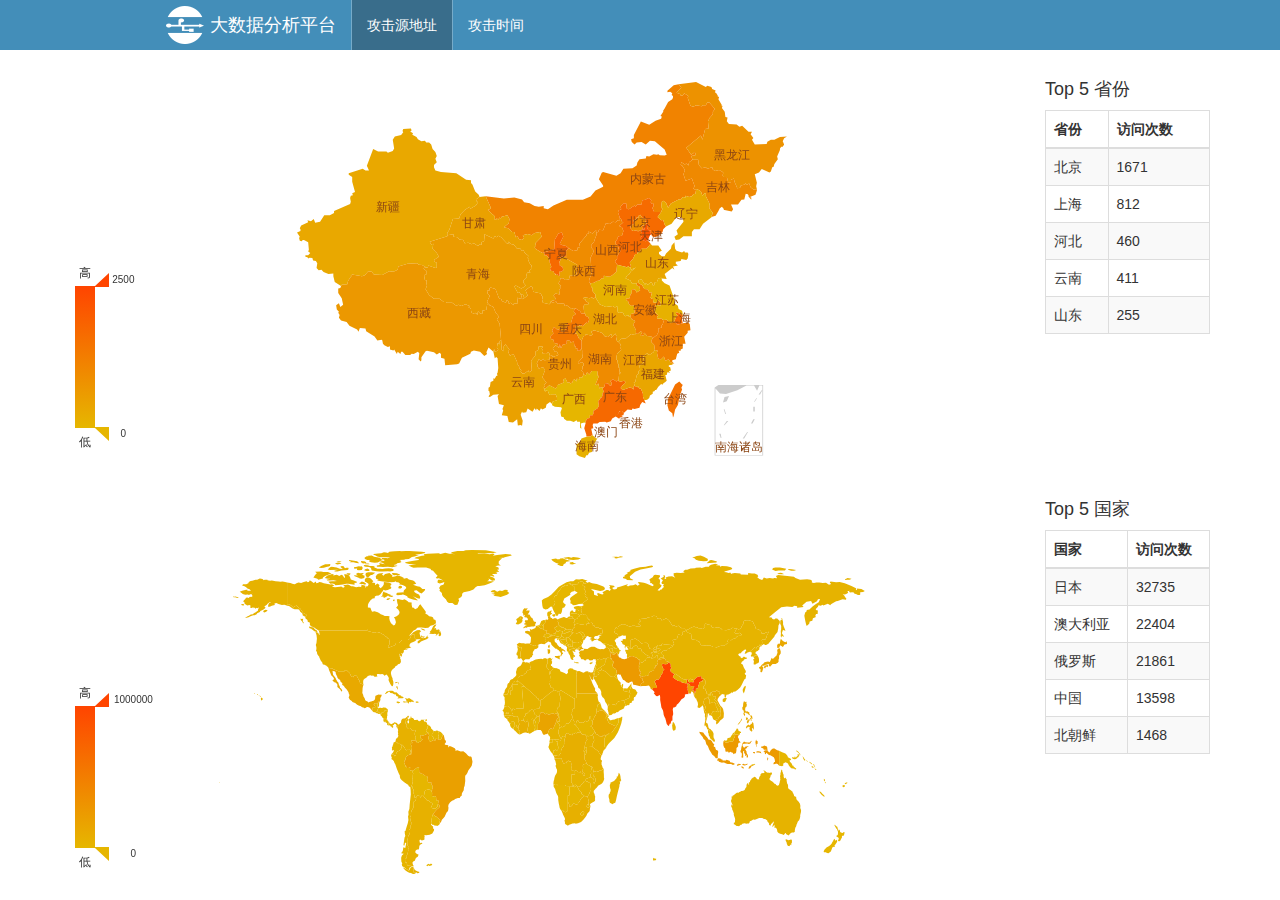
==== views/index.html @ b773b9b9 "Merge branch 'master' of http://192.168.8.35/liuzhenyuan/bigdatapro" ====
<!DOCTYPE html>
<html>
<head lang="en">
    <meta charset="UTF-8">
    <title>大数据分析平台</title>
    <link rel="stylesheet" type="text/css" href="../Css/bootstrap/bootstrap.min.css">
    <link rel="stylesheet" type="text/css" href="../Css/main.css">

    <script type="text/javascript" src="../js/jquery/jquery-1.9.1.min.js"></script>
    <script type="text/javascript" src="../js/bootstrap/bootstrap.min.js"></script>
    <script type="text/javascript" src="../js/echart2/echarts-plain-map.min.js"></script>
    <script src="../Js/jquery/jquery-1.9.1.min.js"></script>
    <script src="../Js/highchart/highcharts.js"></script>
    <script src="../Js/chart.js"></script>

</head>
<script type="text/javascript">
    $(function(){
        var myChart = echarts.init(document.getElementById('main'));
        var myChart2 = echarts.init(document.getElementById('main2'));
        var option = {
            title : {
                text: '',
                subtext: '',
                x:'center'
            },
            tooltip : {
                trigger: 'item',
                formatter:"{b} {c}"
            },
            dataRange: {
                min: 0,
                max: 2500,
                x: 'left',
                y: 'bottom',
                text:['高','低'],           // 文本，默认为数值文本
                calculable : true,
                color:["#ff4500","#e6b600"]

            },
            roamController: {
                show: true,
                x: 'right',
                mapTypeControl: {
                    'china': true
                }
            },
            series : [
                {
                    name: '',
                    type: 'map',
                    mapType: 'china',
                    roam: false,
                    itemStyle:{
                        normal:{label:{show:true}},
                        emphasis:{label:{show:true}}
                    },
                    data:[
                        {name: '北京',value: Math.round(Math.random()*1000)},
                        {name: '天津',value: Math.round(Math.random()*1000)},
                        {name: '上海',value: Math.round(Math.random()*1000)},
                        {name: '重庆',value: Math.round(Math.random()*1000)},
                        {name: '河北',value: Math.round(Math.random()*1000)},
                        {name: '河南',value: Math.round(Math.random()*1000)},
                        {name: '云南',value: Math.round(Math.random()*1000)},
                        {name: '辽宁',value: Math.round(Math.random()*1000)},
                        {name: '黑龙江',value: Math.round(Math.random()*1000)},
                        {name: '湖南',value: Math.round(Math.random()*1000)},
                        {name: '安徽',value: Math.round(Math.random()*1000)},
                        {name: '山东',value: Math.round(Math.random()*1000)},
                        {name: '新疆',value: Math.round(Math.random()*1000)},
                        {name: '江苏',value: Math.round(Math.random()*1000)},
                        {name: '浙江',value: Math.round(Math.random()*1000)},
                        {name: '江西',value: Math.round(Math.random()*1000)},
                        {name: '湖北',value: Math.round(Math.random()*1000)},
                        {name: '广西',value: Math.round(Math.random()*1000)},
                        {name: '甘肃',value: Math.round(Math.random()*1000)},
                        {name: '山西',value: Math.round(Math.random()*1000)},
                        {name: '内蒙古',value: Math.round(Math.random()*1000)},
                        {name: '陕西',value: Math.round(Math.random()*1000)},
                        {name: '吉林',value: Math.round(Math.random()*1000)},
                        {name: '福建',value: Math.round(Math.random()*1000)},
                        {name: '贵州',value: Math.round(Math.random()*1000)},
                        {name: '广东',value: Math.round(Math.random()*1000)},
                        {name: '青海',value: Math.round(Math.random()*1000)},
                        {name: '西藏',value: Math.round(Math.random()*1000)},
                        {name: '四川',value: Math.round(Math.random()*1000)},
                        {name: '宁夏',value: Math.round(Math.random()*1000)},
                        {name: '海南',value: Math.round(Math.random()*1000)},
                        {name: '台湾',value: Math.round(Math.random()*1000)},
                        {name: '香港',value: Math.round(Math.random()*1000)},
                        {name: '澳门',value: Math.round(Math.random()*1000)}
                    ]
                },
                {
                    name: '',
                    type: 'map',
                    mapType: 'china',
                    itemStyle:{
                        normal:{label:{show:true}},
                        emphasis:{label:{show:true}}
                    },
                    data:[
                        {name: '北京',value: Math.round(Math.random()*1000)},
                        {name: '天津',value: Math.round(Math.random()*1000)},
                        {name: '上海',value: Math.round(Math.random()*1000)},
                        {name: '重庆',value: Math.round(Math.random()*1000)},
                        {name: '河北',value: Math.round(Math.random()*1000)},
                        {name: '安徽',value: Math.round(Math.random()*1000)},
                        {name: '新疆',value: Math.round(Math.random()*1000)},
                        {name: '浙江',value: Math.round(Math.random()*1000)},
                        {name: '江西',value: Math.round(Math.random()*1000)},
                        {name: '山西',value: Math.round(Math.random()*1000)},
                        {name: '内蒙古',value: Math.round(Math.random()*1000)},
                        {name: '吉林',value: Math.round(Math.random()*1000)},
                        {name: '福建',value: Math.round(Math.random()*1000)},
                        {name: '广东',value: Math.round(Math.random()*1000)},
                        {name: '西藏',value: Math.round(Math.random()*1000)},
                        {name: '四川',value: Math.round(Math.random()*1000)},
                        {name: '宁夏',value: Math.round(Math.random()*1000)},
                        {name: '香港',value: Math.round(Math.random()*1000)},
                        {name: '澳门',value: Math.round(Math.random()*1000)}
                    ]
                },
                {
                    name: '',
                    type: 'map',
                    mapType: 'china',
                    itemStyle:{
                        normal:{label:{show:true}},
                        emphasis:{label:{show:true}}
                    },
                    data:[
                        {name: '北京',value: Math.round(Math.random()*1000)},
                        {name: '天津',value: Math.round(Math.random()*1000)},
                        {name: '上海',value: Math.round(Math.random()*1000)},
                        {name: '广东',value: Math.round(Math.random()*1000)},
                        {name: '台湾',value: Math.round(Math.random()*1000)},
                        {name: '香港',value: Math.round(Math.random()*1000)},
                        {name: '澳门',value: Math.round(Math.random()*1000)}
                    ]
                }
            ]
        };
        var option2 = {
            title : {
                text: '',
                subtext: ''
            },
            tooltip : {
                trigger: 'item',
                formatter:"{b} {c}"
            },
            dataRange: {
                min: 0,
                max: 1000000,
                text:['高','低'],
                calculable : true,
                color:["#ff4500","#e6b600"]
            },
            series : [
                {
                    name: '',
                    type: 'map',
                    mapType: 'world',
                    roam: false,
                    mapLocation: {
                        y : 60
                    },
                    itemStyle:{
                        emphasis:{label:{show:true}}
                    },
                    nameMap : {
                        'Afghanistan':'阿富汗',
                        'Angola':'安哥拉',
                        'Albania':'阿尔巴尼亚',
                        'United Arab Emirates':'阿联酋',
                        'Argentina':'阿根廷',
                        'Armenia':'亚美尼亚',
                        'French Southern and Antarctic Lands':'法属南半球和南极领地',
                        'Australia':'澳大利亚',
                        'Austria':'奥地利',
                        'Azerbaijan':'阿塞拜疆',
                        'Burundi':'布隆迪',
                        'Belgium':'比利时',
                        'Benin':'贝宁',
                        'Burkina Faso':'布基纳法索',
                        'Bangladesh':'孟加拉国',
                        'Bulgaria':'保加利亚',
                        'The Bahamas':'巴哈马',
                        'Bosnia and Herzegovina':'波斯尼亚和黑塞哥维那',
                        'Belarus':'白俄罗斯',
                        'Belize':'伯利兹',
                        'Bermuda':'百慕大',
                        'Bolivia':'玻利维亚',
                        'Brazil':'巴西',
                        'Brunei':'文莱',
                        'Bhutan':'不丹',
                        'Botswana':'博茨瓦纳',
                        'Central African Republic':'中非共和国',
                        'Canada':'加拿大',
                        'Switzerland':'瑞士',
                        'Chile':'智利',
                        'China':'中国',
                        'Ivory Coast':'象牙海岸',
                        'Cameroon':'喀麦隆',
                        'Democratic Republic of the Congo':'刚果民主共和国',
                        'Republic of the Congo':'刚果共和国',
                        'Colombia':'哥伦比亚',
                        'Costa Rica':'哥斯达黎加',
                        'Cuba':'古巴',
                        'Northern Cyprus':'北塞浦路斯',
                        'Cyprus':'塞浦路斯',
                        'Czech Republic':'捷克共和国',
                        'Germany':'德国',
                        'Djibouti':'吉布提',
                        'Denmark':'丹麦',
                        'Dominican Republic':'多明尼加共和国',
                        'Algeria':'阿尔及利亚',
                        'Ecuador':'厄瓜多尔',
                        'Egypt':'埃及',
                        'Eritrea':'厄立特里亚',
                        'Spain':'西班牙',
                        'Estonia':'爱沙尼亚',
                        'Ethiopia':'埃塞俄比亚',
                        'Finland':'芬兰',
                        'Fiji':'斐',
                        'Falkland Islands':'福克兰群岛',
                        'France':'法国',
                        'Gabon':'加蓬',
                        'United Kingdom':'英国',
                        'Georgia':'格鲁吉亚',
                        'Ghana':'加纳',
                        'Guinea':'几内亚',
                        'Gambia':'冈比亚',
                        'Guinea Bissau':'几内亚比绍',
                        'Equatorial Guinea':'赤道几内亚',
                        'Greece':'希腊',
                        'Greenland':'格陵兰',
                        'Guatemala':'危地马拉',
                        'French Guiana':'法属圭亚那',
                        'Guyana':'圭亚那',
                        'Honduras':'洪都拉斯',
                        'Croatia':'克罗地亚',
                        'Haiti':'海地',
                        'Hungary':'匈牙利',
                        'Indonesia':'印尼',
                        'India':'印度',
                        'Ireland':'爱尔兰',
                        'Iran':'伊朗',
                        'Iraq':'伊拉克',
                        'Iceland':'冰岛',
                        'Israel':'以色列',
                        'Italy':'意大利',
                        'Jamaica':'牙买加',
                        'Jordan':'约旦',
                        'Japan':'日本',
                        'Kazakhstan':'哈萨克斯坦',
                        'Kenya':'肯尼亚',
                        'Kyrgyzstan':'吉尔吉斯斯坦',
                        'Cambodia':'柬埔寨',
                        'South Korea':'韩国',
                        'Kosovo':'科索沃',
                        'Kuwait':'科威特',
                        'Laos':'老挝',
                        'Lebanon':'黎巴嫩',
                        'Liberia':'利比里亚',
                        'Libya':'利比亚',
                        'Sri Lanka':'斯里兰卡',
                        'Lesotho':'莱索托',
                        'Lithuania':'立陶宛',
                        'Luxembourg':'卢森堡',
                        'Latvia':'拉脱维亚',
                        'Morocco':'摩洛哥',
                        'Moldova':'摩尔多瓦',
                        'Madagascar':'马达加斯加',
                        'Mexico':'墨西哥',
                        'Macedonia':'马其顿',
                        'Mali':'马里',
                        'Myanmar':'缅甸',
                        'Montenegro':'黑山',
                        'Mongolia':'蒙古',
                        'Mozambique':'莫桑比克',
                        'Mauritania':'毛里塔尼亚',
                        'Malawi':'马拉维',
                        'Malaysia':'马来西亚',
                        'Namibia':'纳米比亚',
                        'New Caledonia':'新喀里多尼亚',
                        'Niger':'尼日尔',
                        'Nigeria':'尼日利亚',
                        'Nicaragua':'尼加拉瓜',
                        'Netherlands':'荷兰',
                        'Norway':'挪威',
                        'Nepal':'尼泊尔',
                        'New Zealand':'新西兰',
                        'Oman':'阿曼',
                        'Pakistan':'巴基斯坦',
                        'Panama':'巴拿马',
                        'Peru':'秘鲁',
                        'Philippines':'菲律宾',
                        'Papua New Guinea':'巴布亚新几内亚',
                        'Poland':'波兰',
                        'Puerto Rico':'波多黎各',
                        'North Korea':'北朝鲜',
                        'Portugal':'葡萄牙',
                        'Paraguay':'巴拉圭',
                        'Qatar':'卡塔尔',
                        'Romania':'罗马尼亚',
                        'Russia':'俄罗斯',
                        'Rwanda':'卢旺达',
                        'Western Sahara':'西撒哈拉',
                        'Saudi Arabia':'沙特阿拉伯',
                        'Sudan':'苏丹',
                        'South Sudan':'南苏丹',
                        'Senegal':'塞内加尔',
                        'Solomon Islands':'所罗门群岛',
                        'Sierra Leone':'塞拉利昂',
                        'El Salvador':'萨尔瓦多',
                        'Somaliland':'索马里兰',
                        'Somalia':'索马里',
                        'Republic of Serbia':'塞尔维亚共和国',
                        'Suriname':'苏里南',
                        'Slovakia':'斯洛伐克',
                        'Slovenia':'斯洛文尼亚',
                        'Sweden':'瑞典',
                        'Swaziland':'斯威士兰',
                        'Syria':'叙利亚',
                        'Chad':'乍得',
                        'Togo':'多哥',
                        'Thailand':'泰国',
                        'Tajikistan':'塔吉克斯坦',
                        'Turkmenistan':'土库曼斯坦',
                        'East Timor':'东帝汶',
                        'Trinidad and Tobago':'特里尼达和多巴哥',
                        'Tunisia':'突尼斯',
                        'Turkey':'土耳其',
                        'United Republic of Tanzania':'坦桑尼亚联合共和国',
                        'Uganda':'乌干达',
                        'Ukraine':'乌克兰',
                        'Uruguay':'乌拉圭',
                        'United States of America':'美国',
                        'Uzbekistan':'乌兹别克斯坦',
                        'Venezuela':'委内瑞拉',
                        'Vietnam':'越南',
                        'Vanuatu':'瓦努阿图',
                        'West Bank':'西岸',
                        'Yemen':'也门',
                        'South Africa':'南非',
                        'Zambia':'赞比亚',
                        'Zimbabwe':'津巴布韦'
                    },
                    data:[
                        {name : 'Afghanistan', value : 28397},
                        {name : 'Angola', value : 19549},
                        {name : 'Albania', value : 3150},
                        {name : 'United Arab Emirates', value : 8441},
                        {name : 'Argentina', value : 40374},
                        {name : 'Armenia', value : 2963},
                        {name : 'French Southern and Antarctic Lands', value : 268},
                        {name : 'Australia', value : 22404},
                        {name : 'Austria', value : 8401.924},
                        {name : 'Azerbaijan', value : 9094.718},
                        {name : 'Burundi', value : 9232.753},
                        {name : 'Belgium', value : 10941.288},
                        {name : 'Benin', value : 9509.798},
                        {name : 'Burkina Faso', value : 15540.284},
                        {name : 'Bangladesh', value : 151125.475},
                        {name : 'Bulgaria', value : 7389.175},
                        {name : 'The Bahamas', value : 66402.316},
                        {name : 'Bosnia and Herzegovina', value : 3845.929},
                        {name : 'Belarus', value : 9491.07},
                        {name : 'Belize', value : 308.595},
                        {name : 'Bermuda', value : 64.951},
                        {name : 'Bolivia', value : 716.939},
                        {name : 'Brazil', value : 195210.154},
                        {name : 'Brunei', value : 27.223},
                        {name : 'Bhutan', value : 716.939},
                        {name : 'Botswana', value : 1969.341},
                        {name : 'Central African Republic', value : 4349.921},
                        {name : 'Canada', value : 34126.24},
                        {name : 'Switzerland', value : 7830.534},
                        {name : 'Chile', value : 17150.76},
                        {name : 'China', value : 13598},
                        {name : 'Ivory Coast', value : 60508.978},
                        {name : 'Cameroon', value : 20624.343},
                        {name : 'Democratic Republic of the Congo', value : 62191.161},
                        {name : 'Republic of the Congo', value : 3573.024},
                        {name : 'Colombia', value : 46444.798},
                        {name : 'Costa Rica', value : 4669.685},
                        {name : 'Cuba', value : 11281.768},
                        {name : 'Northern Cyprus', value : 1.468},
                        {name : 'Cyprus', value : 1103.685},
                        {name : 'Czech Republic', value : 10553.701},
                        {name : 'Germany', value : 83017.404},
                        {name : 'Djibouti', value : 834.036},
                        {name : 'Denmark', value : 5550.959},
                        {name : 'Dominican Republic', value : 10016.797},
                        {name : 'Algeria', value : 37062.82},
                        {name : 'Ecuador', value : 15001.072},
                        {name : 'Egypt', value : 78075.705},
                        {name : 'Eritrea', value : 5741.159},
                        {name : 'Spain', value : 46182.038},
                        {name : 'Estonia', value : 1298.533},
                        {name : 'Ethiopia', value : 87095.281},
                        {name : 'Finland', value : 5367.693},
                        {name : 'Fiji', value : 860.559},
                        {name : 'Falkland Islands', value : 49.581},
                        {name : 'France', value : 63230.866},
                        {name : 'Gabon', value : 1556.222},
                        {name : 'United Kingdom', value : 62066.35},
                        {name : 'Georgia', value : 4388.674},
                        {name : 'Ghana', value : 24262.901},
                        {name : 'Guinea', value : 10876.033},
                        {name : 'Gambia', value : 1680.64},
                        {name : 'Guinea Bissau', value : 10876.033},
                        {name : 'Equatorial Guinea', value : 696.167},
                        {name : 'Greece', value : 11109.999},
                        {name : 'Greenland', value : 56.546},
                        {name : 'Guatemala', value : 14341.576},
                        {name : 'French Guiana', value : 231.169},
                        {name : 'Guyana', value : 786.126},
                        {name : 'Honduras', value : 7621.204},
                        {name : 'Croatia', value : 4338.027},
                        {name : 'Haiti', value : 9896.4},
                        {name : 'Hungary', value : 10014.633},
                        {name : 'Indonesia', value : 240676.485},
                        {name : 'India', value : 1205624.648},
                        {name : 'Ireland', value : 4467.561},
                        {name : 'Iran', value : 240676.485},
                        {name : 'Iraq', value : 30962.38},
                        {name : 'Iceland', value : 318.042},
                        {name : 'Israel', value : 7420.368},
                        {name : 'Italy', value : 60508.978},
                        {name : 'Jamaica', value : 2741.485},
                        {name : 'Jordan', value : 6454.554},
                        {name : 'Japan', value : 127352},
                        {name : 'Kazakhstan', value : 15921.127},
                        {name : 'Kenya', value : 40909.194},
                        {name : 'Kyrgyzstan', value : 5334.223},
                        {name : 'Cambodia', value : 14364.931},
                        {name : 'South Korea', value : 51452.352},
                        {name : 'Kosovo', value : 97.743},
                        {name : 'Kuwait', value : 2991.58},
                        {name : 'Laos', value : 6395.713},
                        {name : 'Lebanon', value : 4341.092},
                        {name : 'Liberia', value : 3957.99},
                        {name : 'Libya', value : 6040.612},
                        {name : 'Sri Lanka', value : 20758.779},
                        {name : 'Lesotho', value : 2008.921},
                        {name : 'Lithuania', value : 3068.457},
                        {name : 'Luxembourg', value : 507.885},
                        {name : 'Latvia', value : 2090.519},
                        {name : 'Morocco', value : 31642.36},
                        {name : 'Moldova', value : 103.619},
                        {name : 'Madagascar', value : 21079.532},
                        {name : 'Mexico', value : 117886.404},
                        {name : 'Macedonia', value : 507.885},
                        {name : 'Mali', value : 13985.961},
                        {name : 'Myanmar', value : 51931.231},
                        {name : 'Montenegro', value : 620.078},
                        {name : 'Mongolia', value : 2712.738},
                        {name : 'Mozambique', value : 23967.265},
                        {name : 'Mauritania', value : 3609.42},
                        {name : 'Malawi', value : 15013.694},
                        {name : 'Malaysia', value : 28275.835},
                        {name : 'Namibia', value : 2178.967},
                        {name : 'New Caledonia', value : 246.379},
                        {name : 'Niger', value : 15893.746},
                        {name : 'Nigeria', value : 159707.78},
                        {name : 'Nicaragua', value : 5822.209},
                        {name : 'Netherlands', value : 16615.243},
                        {name : 'Norway', value : 4891.251},
                        {name : 'Nepal', value : 26846.016},
                        {name : 'New Zealand', value : 4368.136},
                        {name : 'Oman', value : 2802.768},
                        {name : 'Pakistan', value : 173149.306},
                        {name : 'Panama', value : 3678.128},
                        {name : 'Peru', value : 29262.83},
                        {name : 'Philippines', value : 93444.322},
                        {name : 'Papua New Guinea', value : 6858.945},
                        {name : 'Poland', value : 38198.754},
                        {name : 'Puerto Rico', value : 3709.671},
                        {name : 'North Korea', value : 1468},
                        {name : 'Portugal', value : 10589.792},
                        {name : 'Paraguay', value : 6459.721},
                        {name : 'Qatar', value : 1749.713},
                        {name : 'Romania', value : 21861.476},
                        {name : 'Russia', value : 21861},
                        {name : 'Rwanda', value : 10836.732},
                        {name : 'Western Sahara', value : 514.648},
                        {name : 'Saudi Arabia', value : 27258.387},
                        {name : 'Sudan', value : 35652.002},
                        {name : 'South Sudan', value : 9940.929},
                        {name : 'Senegal', value : 12950.564},
                        {name : 'Solomon Islands', value : 526.447},
                        {name : 'Sierra Leone', value : 5751.976},
                        {name : 'El Salvador', value : 6218.195},
                        {name : 'Somaliland', value : 9636.173},
                        {name : 'Somalia', value : 9636.173},
                        {name : 'Republic of Serbia', value : 3573.024},
                        {name : 'Suriname', value : 524.96},
                        {name : 'Slovakia', value : 5433.437},
                        {name : 'Slovenia', value : 2054.232},
                        {name : 'Sweden', value : 9382.297},
                        {name : 'Swaziland', value : 1193.148},
                        {name : 'Syria', value : 7830.534},
                        {name : 'Chad', value : 11720.781},
                        {name : 'Togo', value : 6306.014},
                        {name : 'Thailand', value : 66402.316},
                        {name : 'Tajikistan', value : 7627.326},
                        {name : 'Turkmenistan', value : 5041.995},
                        {name : 'East Timor', value : 10016.797},
                        {name : 'Trinidad and Tobago', value : 1328.095},
                        {name : 'Tunisia', value : 10631.83},
                        {name : 'Turkey', value : 72137.546},
                        {name : 'United Republic of Tanzania', value : 44973.33},
                        {name : 'Uganda', value : 33987.213},
                        {name : 'Ukraine', value : 46050.22},
                        {name : 'Uruguay', value : 3371.982},
                        {name : 'United States of America', value : 31224},
                        {name : 'Uzbekistan', value : 27769.27},
                        {name : 'Venezuela', value : 236.299},
                        {name : 'Vietnam', value : 89047.397},
                        {name : 'Vanuatu', value : 236.299},
                        {name : 'West Bank', value : 13.565},
                        {name : 'Yemen', value : 22763.008},
                        {name : 'South Africa', value : 51452.352},
                        {name : 'Zambia', value : 13216.985},
                        {name : 'Zimbabwe', value : 13076.978}
                    ]
                }
            ]
        };
        myChart.setOption(option);
        myChart2.setOption(option2);
    });

</script>
<body>
<nav class="navbar navbar-default" role="navigation" style="background-color: #438eb9;border: 0;border-radius:0px">
    <div class="container-fluid">
        <div class="navbar-header" style="margin-left: 150px">
            <img src="../Css/imgs/bigdata.png" style="float: left;margin-right: 5px;margin-top: 5px">
            <button type="button" class="navbar-toggle collapsed" data-toggle="collapse" data-target="#bs-example-navbar-collapse-1">
                <span class="sr-only">Toggle navigation</span>
                <span class="icon-bar"></span>
                <span class="icon-bar"></span>
                <span class="icon-bar"></span>
            </button>
            <a style="/*font-family: SimHei;*/font-size: 18px" class="navbar-brand fontWhitecol" href="index.html">大数据分析平台</a>
        </div>

        <div class="collapse navbar-collapse" id="bs-example-navbar-collapse-1">
            <ul class="nav navbar-nav hoverbg">
                <li><a class="webActive fontWhitecol"  href="index.html">攻击源地址</a></li>
                <li><a class="fontWhitecol" href="attacktime.html">攻击时间</a></li>
            </ul>
        </div><!-- /.navbar-collapse -->
    </div><!-- /.container-fluid -->
</nav>
<div class="container">
    <div class="row">
        <div id="main" class="col-xs-10" style="height:400px;"></div>
        <div class="col-xs-2">
            <h4>Top 5 省份</h4>
            <table  class="table table-bordered table-hover table-striped table-fixed">
                <thead>
                <tr>
                    <th>省份</th>
                    <th>访问次数</th>
                </tr>

                <tbody>
                <tr><td>北京</td><td>1671</td></tr>
                <tr><td>上海</td><td>812</td></tr>
                <tr><td>河北</td><td>460</td></tr>
                <tr><td>云南</td><td>411</td></tr>
                <tr><td>山东</td><td>255</td></tr>
                </tbody>
            </table>

        </div>
    </div>
</div>
<div class="container" style="padding-top: 20px">
    <div class="row">
        <div id="main2" class="col-xs-10" style="height:400px;"></div>
        <div class="col-xs-2">
            <h4>Top 5 国家</h4>
            <table class="table table-bordered table-hover table-striped table-fixed">
                <thead>
                <tr>
                    <th>国家</th>
                    <th>访问次数</th>
                </tr>

                <tbody>
                    <tr><td>日本</td><td>32735</td></tr>
                    <tr><td>澳大利亚</td><td>22404</td></tr>
                    <tr><td>俄罗斯</td><td>21861</td></tr>
                    <tr><td>中国</td><td>13598</td></tr>
                    <tr><td>北朝鲜</td><td>1468</td></tr>
                </tbody>
            </table>

        </div>
    </div>
</div>
</body>
</html>
---- Css/main.css ----
body{
    font-family: Microsoft YaHei,verdana,'宋体' , Tahoma, Helvetica, Arial, "\5b8b\4f53", sans-serif;
}

.fontWhitecol{
    color: #ffffff !important;
}
.hoverbg a:hover{
    background-color: #477fa0 !important;
    font-size: 14px;
}


.webActive {
    border-left: 1px solid #76ABC9 ;
    border-right: 1px solid #76ABC9;
    background: #396d8b;
}
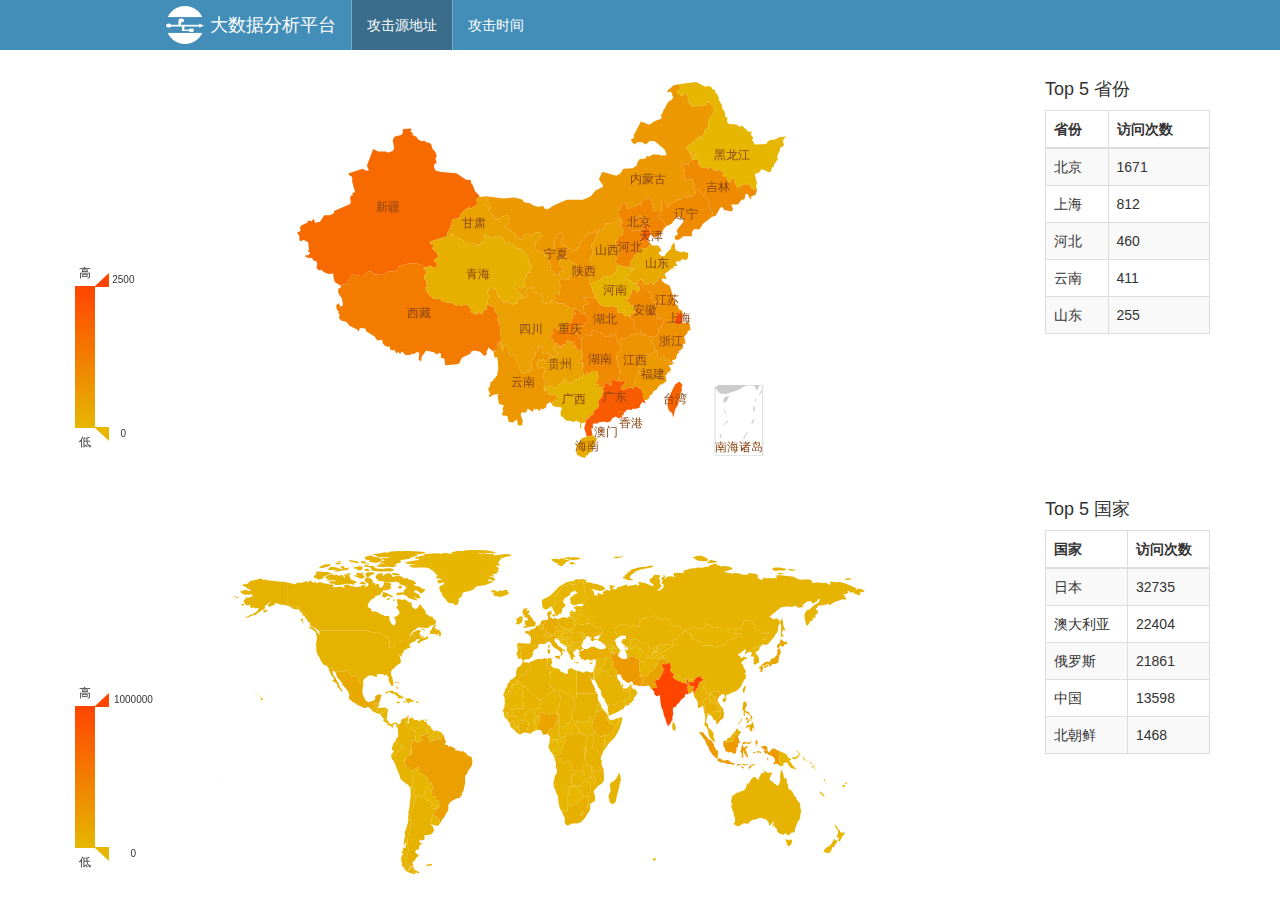
==== commit a7f01dd0: "update" ====
--- a/views/index.html
+++ b/views/index.html
@@ -9,10 +9,7 @@
     <script type="text/javascript" src="../js/jquery/jquery-1.9.1.min.js"></script>
     <script type="text/javascript" src="../js/bootstrap/bootstrap.min.js"></script>
     <script type="text/javascript" src="../js/echart2/echarts-plain-map.min.js"></script>
-    <script src="../Js/jquery/jquery-1.9.1.min.js"></script>
-    <script src="../Js/highchart/highcharts.js"></script>
-    <script src="../Js/chart.js"></script>
-
+    
 </head>
 <script type="text/javascript">
     $(function(){
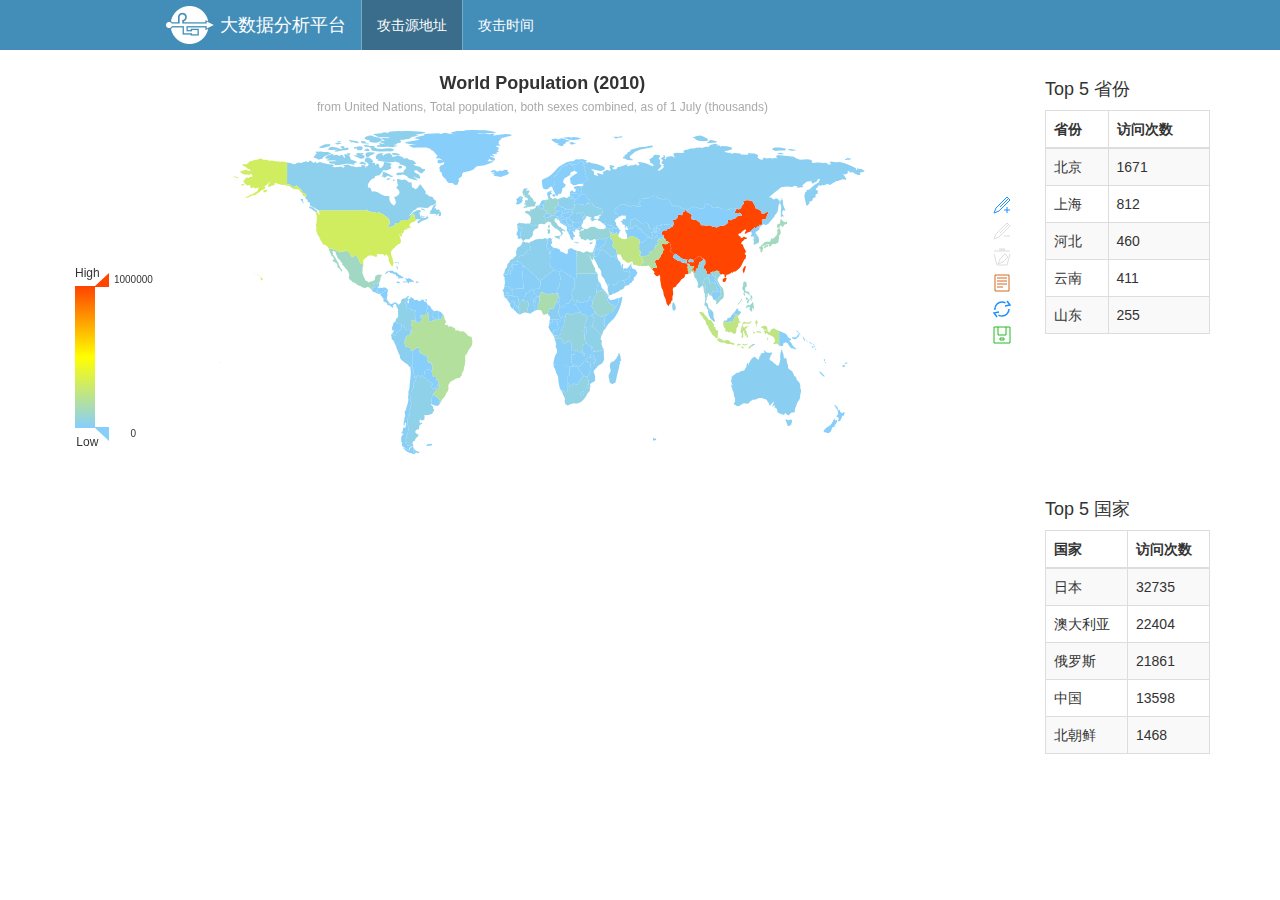
==== commit 70179782: "update" ====
--- a/views/index.html
+++ b/views/index.html
@@ -9,527 +9,13 @@
     <script type="text/javascript" src="../js/jquery/jquery-1.9.1.min.js"></script>
     <script type="text/javascript" src="../js/bootstrap/bootstrap.min.js"></script>
     <script type="text/javascript" src="../js/echart2/echarts-plain-map.min.js"></script>
-    
+
+    <script type="text/javascript" src="../js/demo.js"></script>
+
 </head>
 <script type="text/javascript">
     $(function(){
-        var myChart = echarts.init(document.getElementById('main'));
-        var myChart2 = echarts.init(document.getElementById('main2'));
-        var option = {
-            title : {
-                text: '',
-                subtext: '',
-                x:'center'
-            },
-            tooltip : {
-                trigger: 'item',
-                formatter:"{b} {c}"
-            },
-            dataRange: {
-                min: 0,
-                max: 2500,
-                x: 'left',
-                y: 'bottom',
-                text:['高','低'],           // 文本，默认为数值文本
-                calculable : true,
-                color:["#ff4500","#e6b600"]
-
-            },
-            roamController: {
-                show: true,
-                x: 'right',
-                mapTypeControl: {
-                    'china': true
-                }
-            },
-            series : [
-                {
-                    name: '',
-                    type: 'map',
-                    mapType: 'china',
-                    roam: false,
-                    itemStyle:{
-                        normal:{label:{show:true}},
-                        emphasis:{label:{show:true}}
-                    },
-                    data:[
-                        {name: '北京',value: Math.round(Math.random()*1000)},
-                        {name: '天津',value: Math.round(Math.random()*1000)},
-                        {name: '上海',value: Math.round(Math.random()*1000)},
-                        {name: '重庆',value: Math.round(Math.random()*1000)},
-                        {name: '河北',value: Math.round(Math.random()*1000)},
-                        {name: '河南',value: Math.round(Math.random()*1000)},
-                        {name: '云南',value: Math.round(Math.random()*1000)},
-                        {name: '辽宁',value: Math.round(Math.random()*1000)},
-                        {name: '黑龙江',value: Math.round(Math.random()*1000)},
-                        {name: '湖南',value: Math.round(Math.random()*1000)},
-                        {name: '安徽',value: Math.round(Math.random()*1000)},
-                        {name: '山东',value: Math.round(Math.random()*1000)},
-                        {name: '新疆',value: Math.round(Math.random()*1000)},
-                        {name: '江苏',value: Math.round(Math.random()*1000)},
-                        {name: '浙江',value: Math.round(Math.random()*1000)},
-                        {name: '江西',value: Math.round(Math.random()*1000)},
-                        {name: '湖北',value: Math.round(Math.random()*1000)},
-                        {name: '广西',value: Math.round(Math.random()*1000)},
-                        {name: '甘肃',value: Math.round(Math.random()*1000)},
-                        {name: '山西',value: Math.round(Math.random()*1000)},
-                        {name: '内蒙古',value: Math.round(Math.random()*1000)},
-                        {name: '陕西',value: Math.round(Math.random()*1000)},
-                        {name: '吉林',value: Math.round(Math.random()*1000)},
-                        {name: '福建',value: Math.round(Math.random()*1000)},
-                        {name: '贵州',value: Math.round(Math.random()*1000)},
-                        {name: '广东',value: Math.round(Math.random()*1000)},
-                        {name: '青海',value: Math.round(Math.random()*1000)},
-                        {name: '西藏',value: Math.round(Math.random()*1000)},
-                        {name: '四川',value: Math.round(Math.random()*1000)},
-                        {name: '宁夏',value: Math.round(Math.random()*1000)},
-                        {name: '海南',value: Math.round(Math.random()*1000)},
-                        {name: '台湾',value: Math.round(Math.random()*1000)},
-                        {name: '香港',value: Math.round(Math.random()*1000)},
-                        {name: '澳门',value: Math.round(Math.random()*1000)}
-                    ]
-                },
-                {
-                    name: '',
-                    type: 'map',
-                    mapType: 'china',
-                    itemStyle:{
-                        normal:{label:{show:true}},
-                        emphasis:{label:{show:true}}
-                    },
-                    data:[
-                        {name: '北京',value: Math.round(Math.random()*1000)},
-                        {name: '天津',value: Math.round(Math.random()*1000)},
-                        {name: '上海',value: Math.round(Math.random()*1000)},
-                        {name: '重庆',value: Math.round(Math.random()*1000)},
-                        {name: '河北',value: Math.round(Math.random()*1000)},
-                        {name: '安徽',value: Math.round(Math.random()*1000)},
-                        {name: '新疆',value: Math.round(Math.random()*1000)},
-                        {name: '浙江',value: Math.round(Math.random()*1000)},
-                        {name: '江西',value: Math.round(Math.random()*1000)},
-                        {name: '山西',value: Math.round(Math.random()*1000)},
-                        {name: '内蒙古',value: Math.round(Math.random()*1000)},
-                        {name: '吉林',value: Math.round(Math.random()*1000)},
-                        {name: '福建',value: Math.round(Math.random()*1000)},
-                        {name: '广东',value: Math.round(Math.random()*1000)},
-                        {name: '西藏',value: Math.round(Math.random()*1000)},
-                        {name: '四川',value: Math.round(Math.random()*1000)},
-                        {name: '宁夏',value: Math.round(Math.random()*1000)},
-                        {name: '香港',value: Math.round(Math.random()*1000)},
-                        {name: '澳门',value: Math.round(Math.random()*1000)}
-                    ]
-                },
-                {
-                    name: '',
-                    type: 'map',
-                    mapType: 'china',
-                    itemStyle:{
-                        normal:{label:{show:true}},
-                        emphasis:{label:{show:true}}
-                    },
-                    data:[
-                        {name: '北京',value: Math.round(Math.random()*1000)},
-                        {name: '天津',value: Math.round(Math.random()*1000)},
-                        {name: '上海',value: Math.round(Math.random()*1000)},
-                        {name: '广东',value: Math.round(Math.random()*1000)},
-                        {name: '台湾',value: Math.round(Math.random()*1000)},
-                        {name: '香港',value: Math.round(Math.random()*1000)},
-                        {name: '澳门',value: Math.round(Math.random()*1000)}
-                    ]
-                }
-            ]
-        };
-        var option2 = {
-            title : {
-                text: '',
-                subtext: ''
-            },
-            tooltip : {
-                trigger: 'item',
-                formatter:"{b} {c}"
-            },
-            dataRange: {
-                min: 0,
-                max: 1000000,
-                text:['高','低'],
-                calculable : true,
-                color:["#ff4500","#e6b600"]
-            },
-            series : [
-                {
-                    name: '',
-                    type: 'map',
-                    mapType: 'world',
-                    roam: false,
-                    mapLocation: {
-                        y : 60
-                    },
-                    itemStyle:{
-                        emphasis:{label:{show:true}}
-                    },
-                    nameMap : {
-                        'Afghanistan':'阿富汗',
-                        'Angola':'安哥拉',
-                        'Albania':'阿尔巴尼亚',
-                        'United Arab Emirates':'阿联酋',
-                        'Argentina':'阿根廷',
-                        'Armenia':'亚美尼亚',
-                        'French Southern and Antarctic Lands':'法属南半球和南极领地',
-                        'Australia':'澳大利亚',
-                        'Austria':'奥地利',
-                        'Azerbaijan':'阿塞拜疆',
-                        'Burundi':'布隆迪',
-                        'Belgium':'比利时',
-                        'Benin':'贝宁',
-                        'Burkina Faso':'布基纳法索',
-                        'Bangladesh':'孟加拉国',
-                        'Bulgaria':'保加利亚',
-                        'The Bahamas':'巴哈马',
-                        'Bosnia and Herzegovina':'波斯尼亚和黑塞哥维那',
-                        'Belarus':'白俄罗斯',
-                        'Belize':'伯利兹',
-                        'Bermuda':'百慕大',
-                        'Bolivia':'玻利维亚',
-                        'Brazil':'巴西',
-                        'Brunei':'文莱',
-                        'Bhutan':'不丹',
-                        'Botswana':'博茨瓦纳',
-                        'Central African Republic':'中非共和国',
-                        'Canada':'加拿大',
-                        'Switzerland':'瑞士',
-                        'Chile':'智利',
-                        'China':'中国',
-                        'Ivory Coast':'象牙海岸',
-                        'Cameroon':'喀麦隆',
-                        'Democratic Republic of the Congo':'刚果民主共和国',
-                        'Republic of the Congo':'刚果共和国',
-                        'Colombia':'哥伦比亚',
-                        'Costa Rica':'哥斯达黎加',
-                        'Cuba':'古巴',
-                        'Northern Cyprus':'北塞浦路斯',
-                        'Cyprus':'塞浦路斯',
-                        'Czech Republic':'捷克共和国',
-                        'Germany':'德国',
-                        'Djibouti':'吉布提',
-                        'Denmark':'丹麦',
-                        'Dominican Republic':'多明尼加共和国',
-                        'Algeria':'阿尔及利亚',
-                        'Ecuador':'厄瓜多尔',
-                        'Egypt':'埃及',
-                        'Eritrea':'厄立特里亚',
-                        'Spain':'西班牙',
-                        'Estonia':'爱沙尼亚',
-                        'Ethiopia':'埃塞俄比亚',
-                        'Finland':'芬兰',
-                        'Fiji':'斐',
-                        'Falkland Islands':'福克兰群岛',
-                        'France':'法国',
-                        'Gabon':'加蓬',
-                        'United Kingdom':'英国',
-                        'Georgia':'格鲁吉亚',
-                        'Ghana':'加纳',
-                        'Guinea':'几内亚',
-                        'Gambia':'冈比亚',
-                        'Guinea Bissau':'几内亚比绍',
-                        'Equatorial Guinea':'赤道几内亚',
-                        'Greece':'希腊',
-                        'Greenland':'格陵兰',
-                        'Guatemala':'危地马拉',
-                        'French Guiana':'法属圭亚那',
-                        'Guyana':'圭亚那',
-                        'Honduras':'洪都拉斯',
-                        'Croatia':'克罗地亚',
-                        'Haiti':'海地',
-                        'Hungary':'匈牙利',
-                        'Indonesia':'印尼',
-                        'India':'印度',
-                        'Ireland':'爱尔兰',
-                        'Iran':'伊朗',
-                        'Iraq':'伊拉克',
-                        'Iceland':'冰岛',
-                        'Israel':'以色列',
-                        'Italy':'意大利',
-                        'Jamaica':'牙买加',
-                        'Jordan':'约旦',
-                        'Japan':'日本',
-                        'Kazakhstan':'哈萨克斯坦',
-                        'Kenya':'肯尼亚',
-                        'Kyrgyzstan':'吉尔吉斯斯坦',
-                        'Cambodia':'柬埔寨',
-                        'South Korea':'韩国',
-                        'Kosovo':'科索沃',
-                        'Kuwait':'科威特',
-                        'Laos':'老挝',
-                        'Lebanon':'黎巴嫩',
-                        'Liberia':'利比里亚',
-                        'Libya':'利比亚',
-                        'Sri Lanka':'斯里兰卡',
-                        'Lesotho':'莱索托',
-                        'Lithuania':'立陶宛',
-                        'Luxembourg':'卢森堡',
-                        'Latvia':'拉脱维亚',
-                        'Morocco':'摩洛哥',
-                        'Moldova':'摩尔多瓦',
-                        'Madagascar':'马达加斯加',
-                        'Mexico':'墨西哥',
-                        'Macedonia':'马其顿',
-                        'Mali':'马里',
-                        'Myanmar':'缅甸',
-                        'Montenegro':'黑山',
-                        'Mongolia':'蒙古',
-                        'Mozambique':'莫桑比克',
-                        'Mauritania':'毛里塔尼亚',
-                        'Malawi':'马拉维',
-                        'Malaysia':'马来西亚',
-                        'Namibia':'纳米比亚',
-                        'New Caledonia':'新喀里多尼亚',
-                        'Niger':'尼日尔',
-                        'Nigeria':'尼日利亚',
-                        'Nicaragua':'尼加拉瓜',
-                        'Netherlands':'荷兰',
-                        'Norway':'挪威',
-                        'Nepal':'尼泊尔',
-                        'New Zealand':'新西兰',
-                        'Oman':'阿曼',
-                        'Pakistan':'巴基斯坦',
-                        'Panama':'巴拿马',
-                        'Peru':'秘鲁',
-                        'Philippines':'菲律宾',
-                        'Papua New Guinea':'巴布亚新几内亚',
-                        'Poland':'波兰',
-                        'Puerto Rico':'波多黎各',
-                        'North Korea':'北朝鲜',
-                        'Portugal':'葡萄牙',
-                        'Paraguay':'巴拉圭',
-                        'Qatar':'卡塔尔',
-                        'Romania':'罗马尼亚',
-                        'Russia':'俄罗斯',
-                        'Rwanda':'卢旺达',
-                        'Western Sahara':'西撒哈拉',
-                        'Saudi Arabia':'沙特阿拉伯',
-                        'Sudan':'苏丹',
-                        'South Sudan':'南苏丹',
-                        'Senegal':'塞内加尔',
-                        'Solomon Islands':'所罗门群岛',
-                        'Sierra Leone':'塞拉利昂',
-                        'El Salvador':'萨尔瓦多',
-                        'Somaliland':'索马里兰',
-                        'Somalia':'索马里',
-                        'Republic of Serbia':'塞尔维亚共和国',
-                        'Suriname':'苏里南',
-                        'Slovakia':'斯洛伐克',
-                        'Slovenia':'斯洛文尼亚',
-                        'Sweden':'瑞典',
-                        'Swaziland':'斯威士兰',
-                        'Syria':'叙利亚',
-                        'Chad':'乍得',
-                        'Togo':'多哥',
-                        'Thailand':'泰国',
-                        'Tajikistan':'塔吉克斯坦',
-                        'Turkmenistan':'土库曼斯坦',
-                        'East Timor':'东帝汶',
-                        'Trinidad and Tobago':'特里尼达和多巴哥',
-                        'Tunisia':'突尼斯',
-                        'Turkey':'土耳其',
-                        'United Republic of Tanzania':'坦桑尼亚联合共和国',
-                        'Uganda':'乌干达',
-                        'Ukraine':'乌克兰',
-                        'Uruguay':'乌拉圭',
-                        'United States of America':'美国',
-                        'Uzbekistan':'乌兹别克斯坦',
-                        'Venezuela':'委内瑞拉',
-                        'Vietnam':'越南',
-                        'Vanuatu':'瓦努阿图',
-                        'West Bank':'西岸',
-                        'Yemen':'也门',
-                        'South Africa':'南非',
-                        'Zambia':'赞比亚',
-                        'Zimbabwe':'津巴布韦'
-                    },
-                    data:[
-                        {name : 'Afghanistan', value : 28397},
-                        {name : 'Angola', value : 19549},
-                        {name : 'Albania', value : 3150},
-                        {name : 'United Arab Emirates', value : 8441},
-                        {name : 'Argentina', value : 40374},
-                        {name : 'Armenia', value : 2963},
-                        {name : 'French Southern and Antarctic Lands', value : 268},
-                        {name : 'Australia', value : 22404},
-                        {name : 'Austria', value : 8401.924},
-                        {name : 'Azerbaijan', value : 9094.718},
-                        {name : 'Burundi', value : 9232.753},
-                        {name : 'Belgium', value : 10941.288},
-                        {name : 'Benin', value : 9509.798},
-                        {name : 'Burkina Faso', value : 15540.284},
-                        {name : 'Bangladesh', value : 151125.475},
-                        {name : 'Bulgaria', value : 7389.175},
-                        {name : 'The Bahamas', value : 66402.316},
-                        {name : 'Bosnia and Herzegovina', value : 3845.929},
-                        {name : 'Belarus', value : 9491.07},
-                        {name : 'Belize', value : 308.595},
-                        {name : 'Bermuda', value : 64.951},
-                        {name : 'Bolivia', value : 716.939},
-                        {name : 'Brazil', value : 195210.154},
-                        {name : 'Brunei', value : 27.223},
-                        {name : 'Bhutan', value : 716.939},
-                        {name : 'Botswana', value : 1969.341},
-                        {name : 'Central African Republic', value : 4349.921},
-                        {name : 'Canada', value : 34126.24},
-                        {name : 'Switzerland', value : 7830.534},
-                        {name : 'Chile', value : 17150.76},
-                        {name : 'China', value : 13598},
-                        {name : 'Ivory Coast', value : 60508.978},
-                        {name : 'Cameroon', value : 20624.343},
-                        {name : 'Democratic Republic of the Congo', value : 62191.161},
-                        {name : 'Republic of the Congo', value : 3573.024},
-                        {name : 'Colombia', value : 46444.798},
-                        {name : 'Costa Rica', value : 4669.685},
-                        {name : 'Cuba', value : 11281.768},
-                        {name : 'Northern Cyprus', value : 1.468},
-                        {name : 'Cyprus', value : 1103.685},
-                        {name : 'Czech Republic', value : 10553.701},
-                        {name : 'Germany', value : 83017.404},
-                        {name : 'Djibouti', value : 834.036},
-                        {name : 'Denmark', value : 5550.959},
-                        {name : 'Dominican Republic', value : 10016.797},
-                        {name : 'Algeria', value : 37062.82},
-                        {name : 'Ecuador', value : 15001.072},
-                        {name : 'Egypt', value : 78075.705},
-                        {name : 'Eritrea', value : 5741.159},
-                        {name : 'Spain', value : 46182.038},
-                        {name : 'Estonia', value : 1298.533},
-                        {name : 'Ethiopia', value : 87095.281},
-                        {name : 'Finland', value : 5367.693},
-                        {name : 'Fiji', value : 860.559},
-                        {name : 'Falkland Islands', value : 49.581},
-                        {name : 'France', value : 63230.866},
-                        {name : 'Gabon', value : 1556.222},
-                        {name : 'United Kingdom', value : 62066.35},
-                        {name : 'Georgia', value : 4388.674},
-                        {name : 'Ghana', value : 24262.901},
-                        {name : 'Guinea', value : 10876.033},
-                        {name : 'Gambia', value : 1680.64},
-                        {name : 'Guinea Bissau', value : 10876.033},
-                        {name : 'Equatorial Guinea', value : 696.167},
-                        {name : 'Greece', value : 11109.999},
-                        {name : 'Greenland', value : 56.546},
-                        {name : 'Guatemala', value : 14341.576},
-                        {name : 'French Guiana', value : 231.169},
-                        {name : 'Guyana', value : 786.126},
-                        {name : 'Honduras', value : 7621.204},
-                        {name : 'Croatia', value : 4338.027},
-                        {name : 'Haiti', value : 9896.4},
-                        {name : 'Hungary', value : 10014.633},
-                        {name : 'Indonesia', value : 240676.485},
-                        {name : 'India', value : 1205624.648},
-                        {name : 'Ireland', value : 4467.561},
-                        {name : 'Iran', value : 240676.485},
-                        {name : 'Iraq', value : 30962.38},
-                        {name : 'Iceland', value : 318.042},
-                        {name : 'Israel', value : 7420.368},
-                        {name : 'Italy', value : 60508.978},
-                        {name : 'Jamaica', value : 2741.485},
-                        {name : 'Jordan', value : 6454.554},
-                        {name : 'Japan', value : 127352},
-                        {name : 'Kazakhstan', value : 15921.127},
-                        {name : 'Kenya', value : 40909.194},
-                        {name : 'Kyrgyzstan', value : 5334.223},
-                        {name : 'Cambodia', value : 14364.931},
-                        {name : 'South Korea', value : 51452.352},
-                        {name : 'Kosovo', value : 97.743},
-                        {name : 'Kuwait', value : 2991.58},
-                        {name : 'Laos', value : 6395.713},
-                        {name : 'Lebanon', value : 4341.092},
-                        {name : 'Liberia', value : 3957.99},
-                        {name : 'Libya', value : 6040.612},
-                        {name : 'Sri Lanka', value : 20758.779},
-                        {name : 'Lesotho', value : 2008.921},
-                        {name : 'Lithuania', value : 3068.457},
-                        {name : 'Luxembourg', value : 507.885},
-                        {name : 'Latvia', value : 2090.519},
-                        {name : 'Morocco', value : 31642.36},
-                        {name : 'Moldova', value : 103.619},
-                        {name : 'Madagascar', value : 21079.532},
-                        {name : 'Mexico', value : 117886.404},
-                        {name : 'Macedonia', value : 507.885},
-                        {name : 'Mali', value : 13985.961},
-                        {name : 'Myanmar', value : 51931.231},
-                        {name : 'Montenegro', value : 620.078},
-                        {name : 'Mongolia', value : 2712.738},
-                        {name : 'Mozambique', value : 23967.265},
-                        {name : 'Mauritania', value : 3609.42},
-                        {name : 'Malawi', value : 15013.694},
-                        {name : 'Malaysia', value : 28275.835},
-                        {name : 'Namibia', value : 2178.967},
-                        {name : 'New Caledonia', value : 246.379},
-                        {name : 'Niger', value : 15893.746},
-                        {name : 'Nigeria', value : 159707.78},
-                        {name : 'Nicaragua', value : 5822.209},
-                        {name : 'Netherlands', value : 16615.243},
-                        {name : 'Norway', value : 4891.251},
-                        {name : 'Nepal', value : 26846.016},
-                        {name : 'New Zealand', value : 4368.136},
-                        {name : 'Oman', value : 2802.768},
-                        {name : 'Pakistan', value : 173149.306},
-                        {name : 'Panama', value : 3678.128},
-                        {name : 'Peru', value : 29262.83},
-                        {name : 'Philippines', value : 93444.322},
-                        {name : 'Papua New Guinea', value : 6858.945},
-                        {name : 'Poland', value : 38198.754},
-                        {name : 'Puerto Rico', value : 3709.671},
-                        {name : 'North Korea', value : 1468},
-                        {name : 'Portugal', value : 10589.792},
-                        {name : 'Paraguay', value : 6459.721},
-                        {name : 'Qatar', value : 1749.713},
-                        {name : 'Romania', value : 21861.476},
-                        {name : 'Russia', value : 21861},
-                        {name : 'Rwanda', value : 10836.732},
-                        {name : 'Western Sahara', value : 514.648},
-                        {name : 'Saudi Arabia', value : 27258.387},
-                        {name : 'Sudan', value : 35652.002},
-                        {name : 'South Sudan', value : 9940.929},
-                        {name : 'Senegal', value : 12950.564},
-                        {name : 'Solomon Islands', value : 526.447},
-                        {name : 'Sierra Leone', value : 5751.976},
-                        {name : 'El Salvador', value : 6218.195},
-                        {name : 'Somaliland', value : 9636.173},
-                        {name : 'Somalia', value : 9636.173},
-                        {name : 'Republic of Serbia', value : 3573.024},
-                        {name : 'Suriname', value : 524.96},
-                        {name : 'Slovakia', value : 5433.437},
-                        {name : 'Slovenia', value : 2054.232},
-                        {name : 'Sweden', value : 9382.297},
-                        {name : 'Swaziland', value : 1193.148},
-                        {name : 'Syria', value : 7830.534},
-                        {name : 'Chad', value : 11720.781},
-                        {name : 'Togo', value : 6306.014},
-                        {name : 'Thailand', value : 66402.316},
-                        {name : 'Tajikistan', value : 7627.326},
-                        {name : 'Turkmenistan', value : 5041.995},
-                        {name : 'East Timor', value : 10016.797},
-                        {name : 'Trinidad and Tobago', value : 1328.095},
-                        {name : 'Tunisia', value : 10631.83},
-                        {name : 'Turkey', value : 72137.546},
-                        {name : 'United Republic of Tanzania', value : 44973.33},
-                        {name : 'Uganda', value : 33987.213},
-                        {name : 'Ukraine', value : 46050.22},
-                        {name : 'Uruguay', value : 3371.982},
-                        {name : 'United States of America', value : 31224},
-                        {name : 'Uzbekistan', value : 27769.27},
-                        {name : 'Venezuela', value : 236.299},
-                        {name : 'Vietnam', value : 89047.397},
-                        {name : 'Vanuatu', value : 236.299},
-                        {name : 'West Bank', value : 13.565},
-                        {name : 'Yemen', value : 22763.008},
-                        {name : 'South Africa', value : 51452.352},
-                        {name : 'Zambia', value : 13216.985},
-                        {name : 'Zimbabwe', value : 13076.978}
-                    ]
-                }
-            ]
-        };
-        myChart.setOption(option);
-        myChart2.setOption(option2);
+        initDemo();
     });
 
 </script>
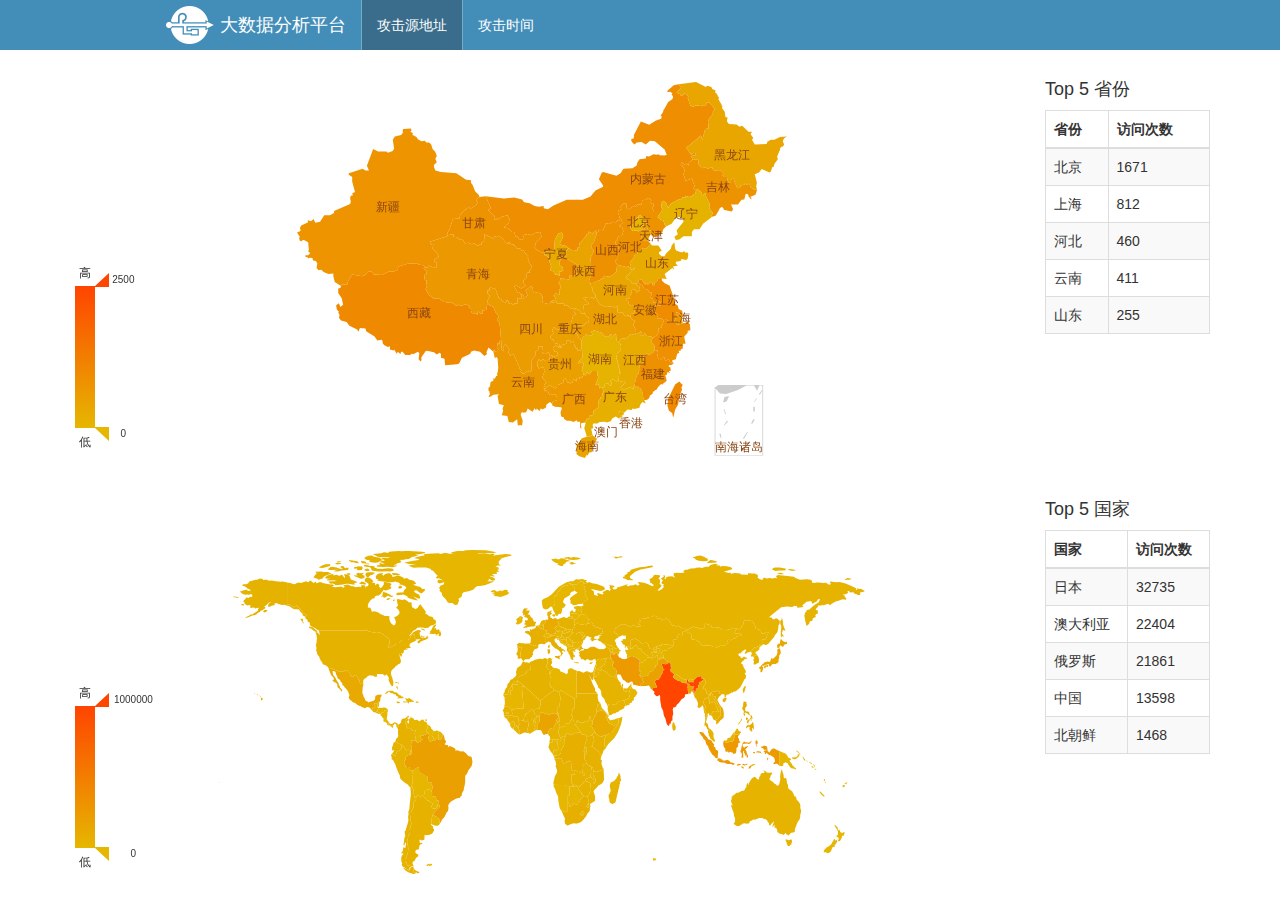
==== commit 08e79c01: "update" ====
--- a/views/index.html
+++ b/views/index.html
@@ -17,7 +17,6 @@
     $(function(){
         initDemo();
     });
-
 </script>
 <body>
 <nav class="navbar navbar-default" role="navigation" style="background-color: #438eb9;border: 0;border-radius:0px">
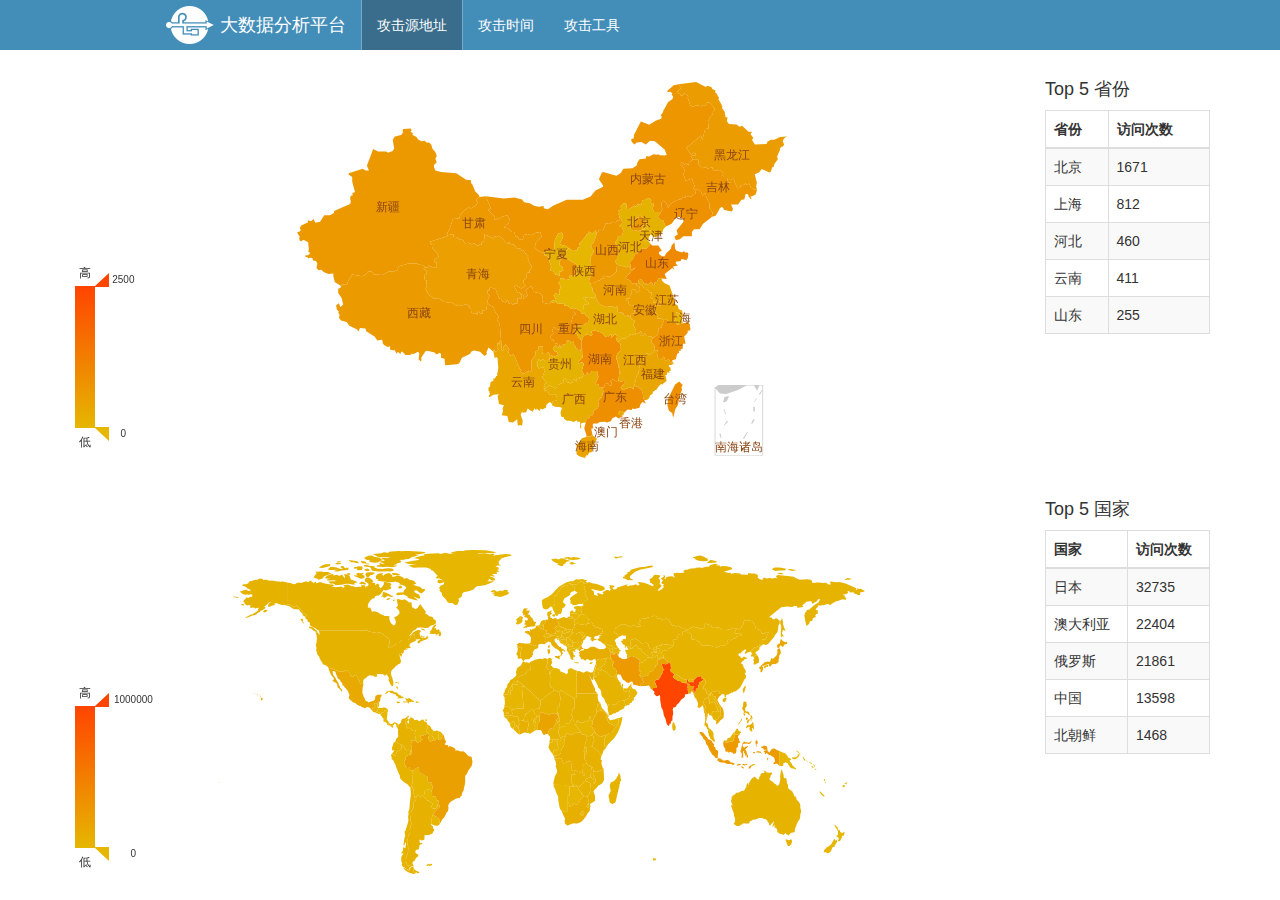
==== commit 822c3438: "add attacktool nav" ====
--- a/views/index.html
+++ b/views/index.html
@@ -36,6 +36,7 @@
             <ul class="nav navbar-nav hoverbg">
                 <li><a class="webActive fontWhitecol"  href="index.html">攻击源地址</a></li>
                 <li><a class="fontWhitecol" href="attacktime.html">攻击时间</a></li>
+                <li><a class="fontWhitecol" href="attacktools.html">攻击工具</a></li>
             </ul>
         </div><!-- /.navbar-collapse -->
     </div><!-- /.container-fluid -->
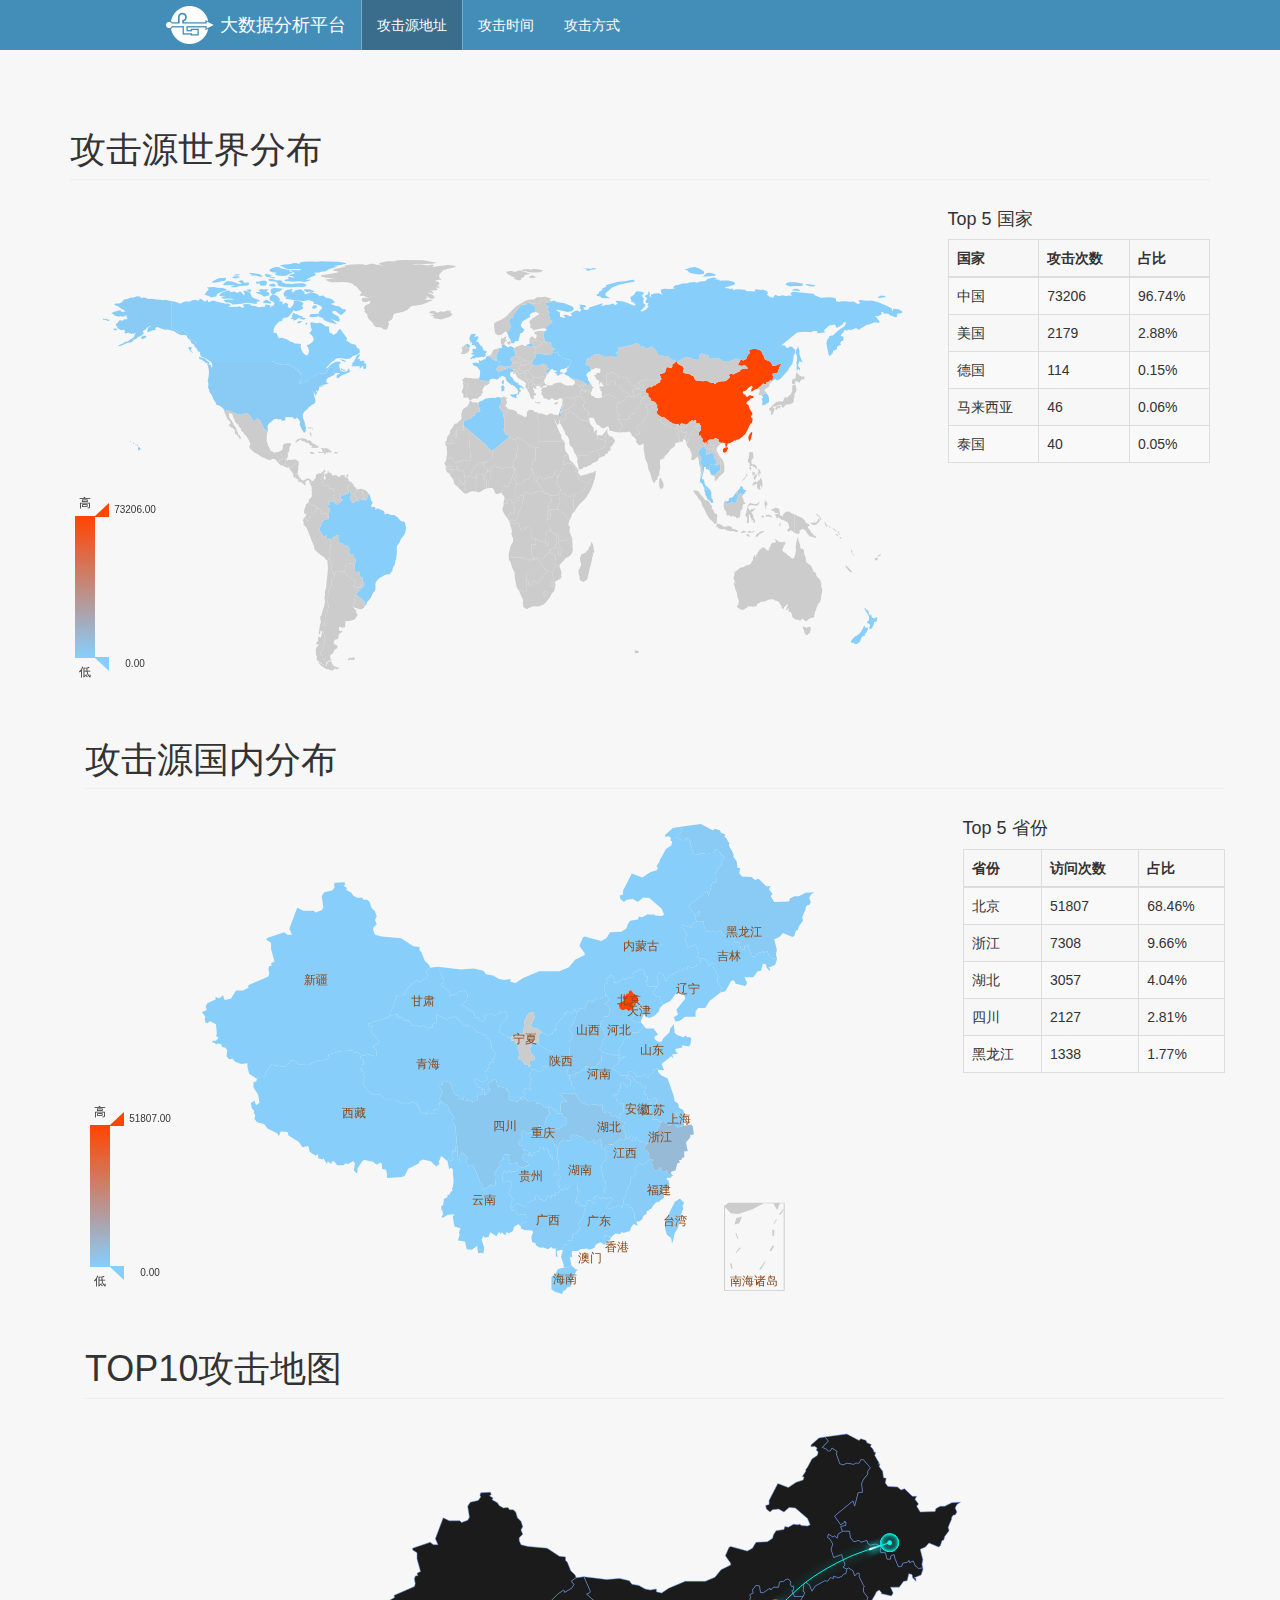
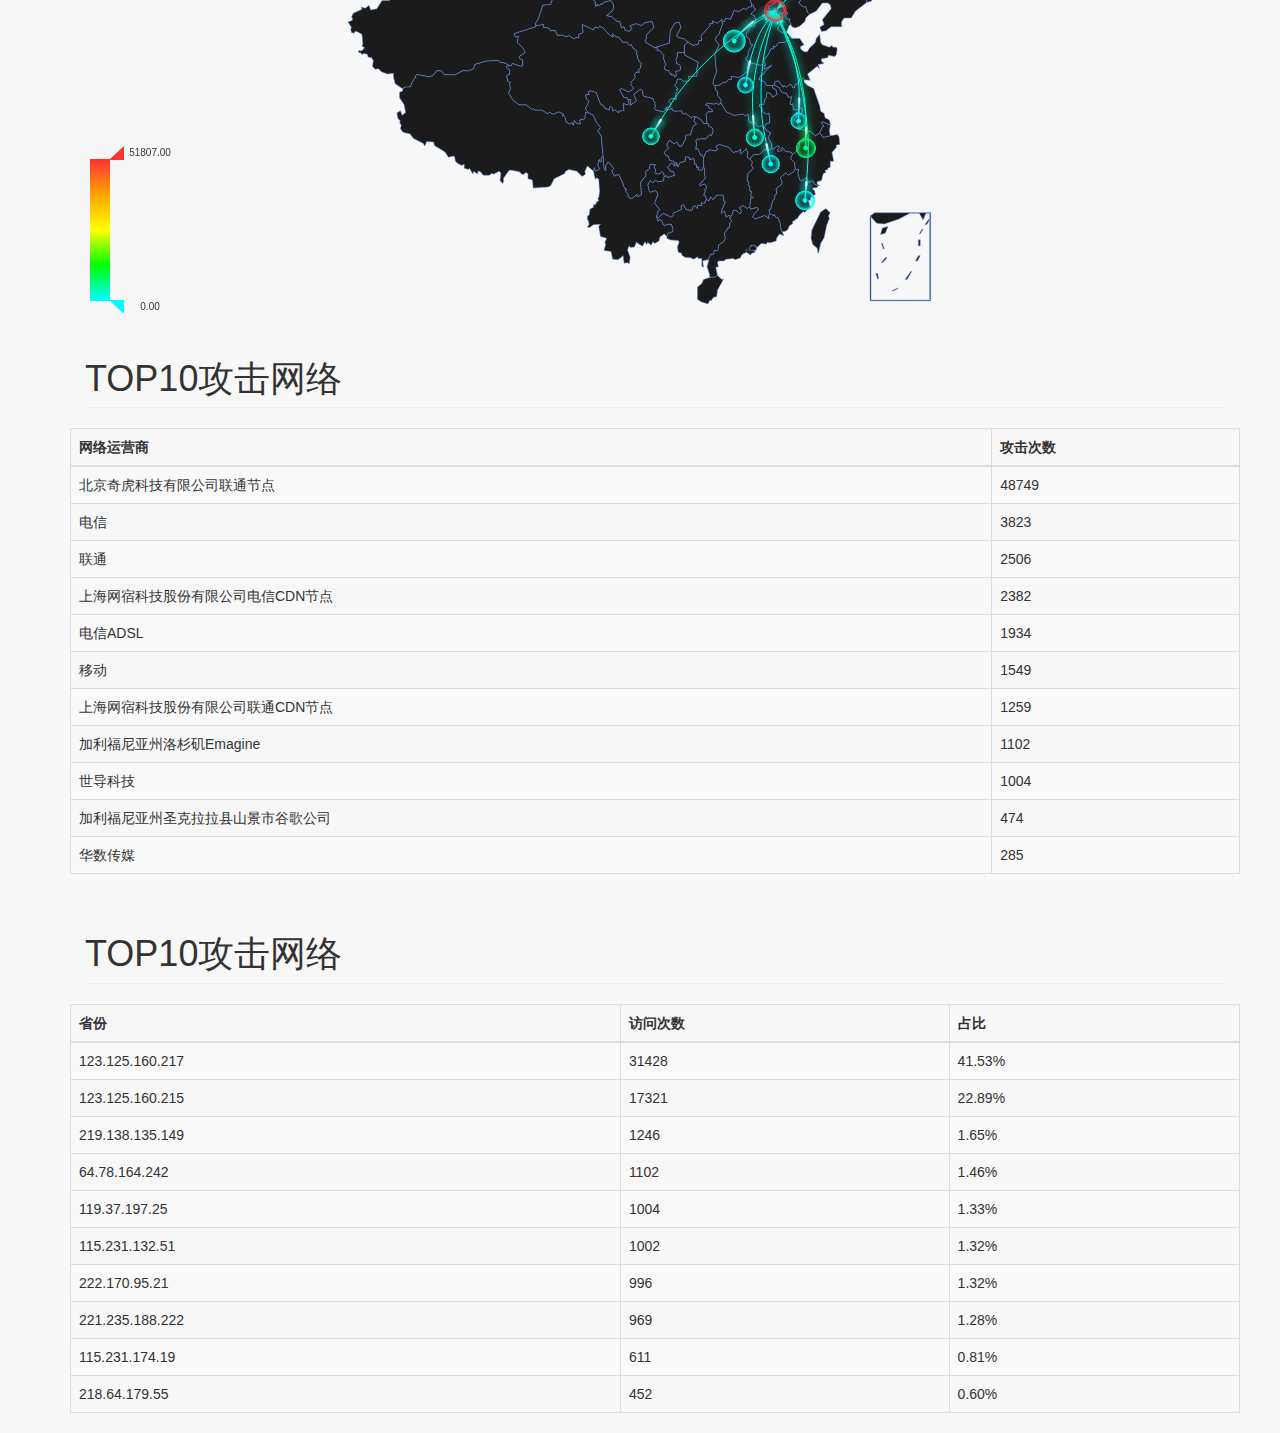
==== commit dbfcc204: "update ui" ====
--- a/views/index.html
+++ b/views/index.html
@@ -11,7 +11,9 @@
     <script type="text/javascript" src="../js/echart2/echarts-plain-map.min.js"></script>
 
     <script type="text/javascript" src="../js/demo.js"></script>
+    <style type="text/css">
 
+    </style>
 </head>
 <script type="text/javascript">
     $(function(){
@@ -36,56 +38,122 @@
             <ul class="nav navbar-nav hoverbg">
                 <li><a class="webActive fontWhitecol"  href="index.html">攻击源地址</a></li>
                 <li><a class="fontWhitecol" href="attacktime.html">攻击时间</a></li>
-                <li><a class="fontWhitecol" href="attacktools.html">攻击工具</a></li>
+                <li><a class="fontWhitecol" href="attacktools.html">攻击方式</a></li>
             </ul>
         </div><!-- /.navbar-collapse -->
     </div><!-- /.container-fluid -->
 </nav>
-<div class="container">
+<div class="container" style="padding-top: 20px">
+    <h1 id="glyphicons" class="page-header">攻击源世界分布</h1>
     <div class="row">
-        <div id="main" class="col-xs-10" style="height:400px;"></div>
-        <div class="col-xs-2">
-            <h4>Top 5 省份</h4>
+        <div id="main2" class="col-xs-9" style="height:500px;"></div>
+        <div class="col-xs-3">
+            <h4>Top 5 国家</h4>
+            <table class="table table-bordered table-hover table-striped table-fixed">
+                <thead>
+                <tr>
+                    <th>国家</th>
+                    <th>攻击次数</th>
+                    <th>占比</th>
+                </tr>
+                <tbody>
+                <tr><td>中国</td><td>73206</td><td>96.74%</td></tr>
+                <tr><td>美国</td><td>2179</td><td>2.88%</td></tr>
+                <tr><td>德国</td><td>114</td><td>0.15%</td></tr>
+                <tr><td>马来西亚</td><td>46</td><td>0.06%</td></tr>
+                <tr><td>泰国</td><td>40</td><td>0.05%</td></tr>
+                </tbody>
+            </table>
+
+        </div>
+    </div>
+    <div class="container">
+        <h1 id="glyphicons" class="page-header">攻击源国内分布</h1>
+        <div class="row">
+            <div id="main" class="col-xs-9" style="height:500px;"></div>
+            <div class="col-xs-3">
+                <h4>Top 5 省份</h4>
+                <table  class="table table-bordered table-hover table-striped table-fixed">
+                    <thead>
+                    <tr>
+                        <th>省份</th>
+                        <th>访问次数</th>
+                        <th>占比</th>
+                    </tr>
+                    <tbody>
+                    <tr><td>北京</td><td>51807</td><td>68.46%</td></tr>
+                    <tr><td>浙江</td><td>7308</td><td>9.66%</td></tr>
+                    <tr><td>湖北</td><td>3057</td><td>4.04%</td></tr>
+                    <tr><td>四川</td><td>2127</td><td>2.81%</td></tr>
+                    <tr><td>黑龙江</td><td>1338</td><td>1.77%</td></tr>
+                    </tbody>
+                </table>
+
+            </div>
+        </div>
+    </div>
+
+    <div class="container">
+        <h1 id="glyphicons" class="page-header">TOP10攻击地图</h1>
+        <div class="row">
+            <div id="main3" class="col-xs-12" style="height:500px;">
+
+            </div>
+        </div>
+    </div>
+
+    <div class="container">
+        <h1 id="glyphicons" class="page-header">TOP10攻击网络</h1>
+        <div class="row">
+            <table  class="table table-bordered table-hover table-striped table-fixed">
+                <thead>
+                <tr>
+                    <th>网络运营商</th>
+                    <th>攻击次数</th>
+                </tr>
+                <tbody>
+                <tr><td>北京奇虎科技有限公司联通节点</td><td>48749</td></tr>
+                <tr><td>电信</td><td>3823</td></tr>
+                <tr><td>联通</td><td>2506</td></tr>
+                <tr><td>上海网宿科技股份有限公司电信CDN节点</td><td>2382</td></tr>
+                <tr><td>电信ADSL</td><td>1934</td></tr>
+                <tr><td>移动</td><td>1549</td></tr>
+                <tr><td>上海网宿科技股份有限公司联通CDN节点</td><td>1259</td></tr>
+                <tr><td>加利福尼亚州洛杉矶Emagine</td><td>1102</td></tr>
+                <tr><td>世导科技</td><td>1004</td></tr>
+                <tr><td>加利福尼亚州圣克拉拉县山景市谷歌公司</td><td>474</td></tr>
+                <tr><td>华数传媒</td><td>285</td></tr>
+                </tbody>
+            </table>
+        </div>
+    </div>
+
+    <div class="container">
+        <h1 id="glyphicons" class="page-header">TOP10攻击网络</h1>
+        <div class="row">
             <table  class="table table-bordered table-hover table-striped table-fixed">
                 <thead>
                 <tr>
                     <th>省份</th>
                     <th>访问次数</th>
+                    <th>占比</th>
                 </tr>
+                <tbody>
+                <tr><td>123.125.160.217</td><td>31428</td><td>41.53%</td></tr>
+                <tr><td>123.125.160.215</td><td>17321</td><td>22.89%</td></tr>
+                <tr><td>219.138.135.149</td><td>1246</td><td>1.65%</td></tr>
+                <tr><td>64.78.164.242</td><td>1102</td><td>1.46%</td></tr>
+                <tr><td>119.37.197.25</td><td>1004</td><td>1.33%</td></tr>
+                <tr><td>115.231.132.51</td><td>1002</td><td>1.32%</td></tr>
+                <tr><td>222.170.95.21</td><td>996</td><td>1.32%</td></tr>
+                <tr><td>221.235.188.222</td><td>969</td><td>1.28%</td></tr>
+                <tr><td>115.231.174.19</td><td>611</td><td>0.81%</td></tr>
+                <tr><td>218.64.179.55</td><td>452</td><td>0.60%</td></tr>
 
-                <tbody>
-                <tr><td>北京</td><td>1671</td></tr>
-                <tr><td>上海</td><td>812</td></tr>
-                <tr><td>河北</td><td>460</td></tr>
-                <tr><td>云南</td><td>411</td></tr>
-                <tr><td>山东</td><td>255</td></tr>
                 </tbody>
             </table>
-
-        </div>
-    </div>
-</div>
-<div class="container" style="padding-top: 20px">
-    <div class="row">
-        <div id="main2" class="col-xs-10" style="height:400px;"></div>
-        <div class="col-xs-2">
-            <h4>Top 5 国家</h4>
-            <table class="table table-bordered table-hover table-striped table-fixed">
-                <thead>
-                <tr>
-                    <th>国家</th>
-                    <th>访问次数</th>
-                </tr>
-
-                <tbody>
-                    <tr><td>日本</td><td>32735</td></tr>
-                    <tr><td>澳大利亚</td><td>22404</td></tr>
-                    <tr><td>俄罗斯</td><td>21861</td></tr>
-                    <tr><td>中国</td><td>13598</td></tr>
-                    <tr><td>北朝鲜</td><td>1468</td></tr>
-                </tbody>
+            </thead>
             </table>
-
         </div>
     </div>
 </div>
--- a/Css/main.css
+++ b/Css/main.css
@@ -1,5 +1,6 @@
 body{
     font-family: Microsoft YaHei,verdana,'宋体' , Tahoma, Helvetica, Arial, "\5b8b\4f53", sans-serif;
+	background-color: rgb(247, 247, 247);
 }
 
 .fontWhitecol{
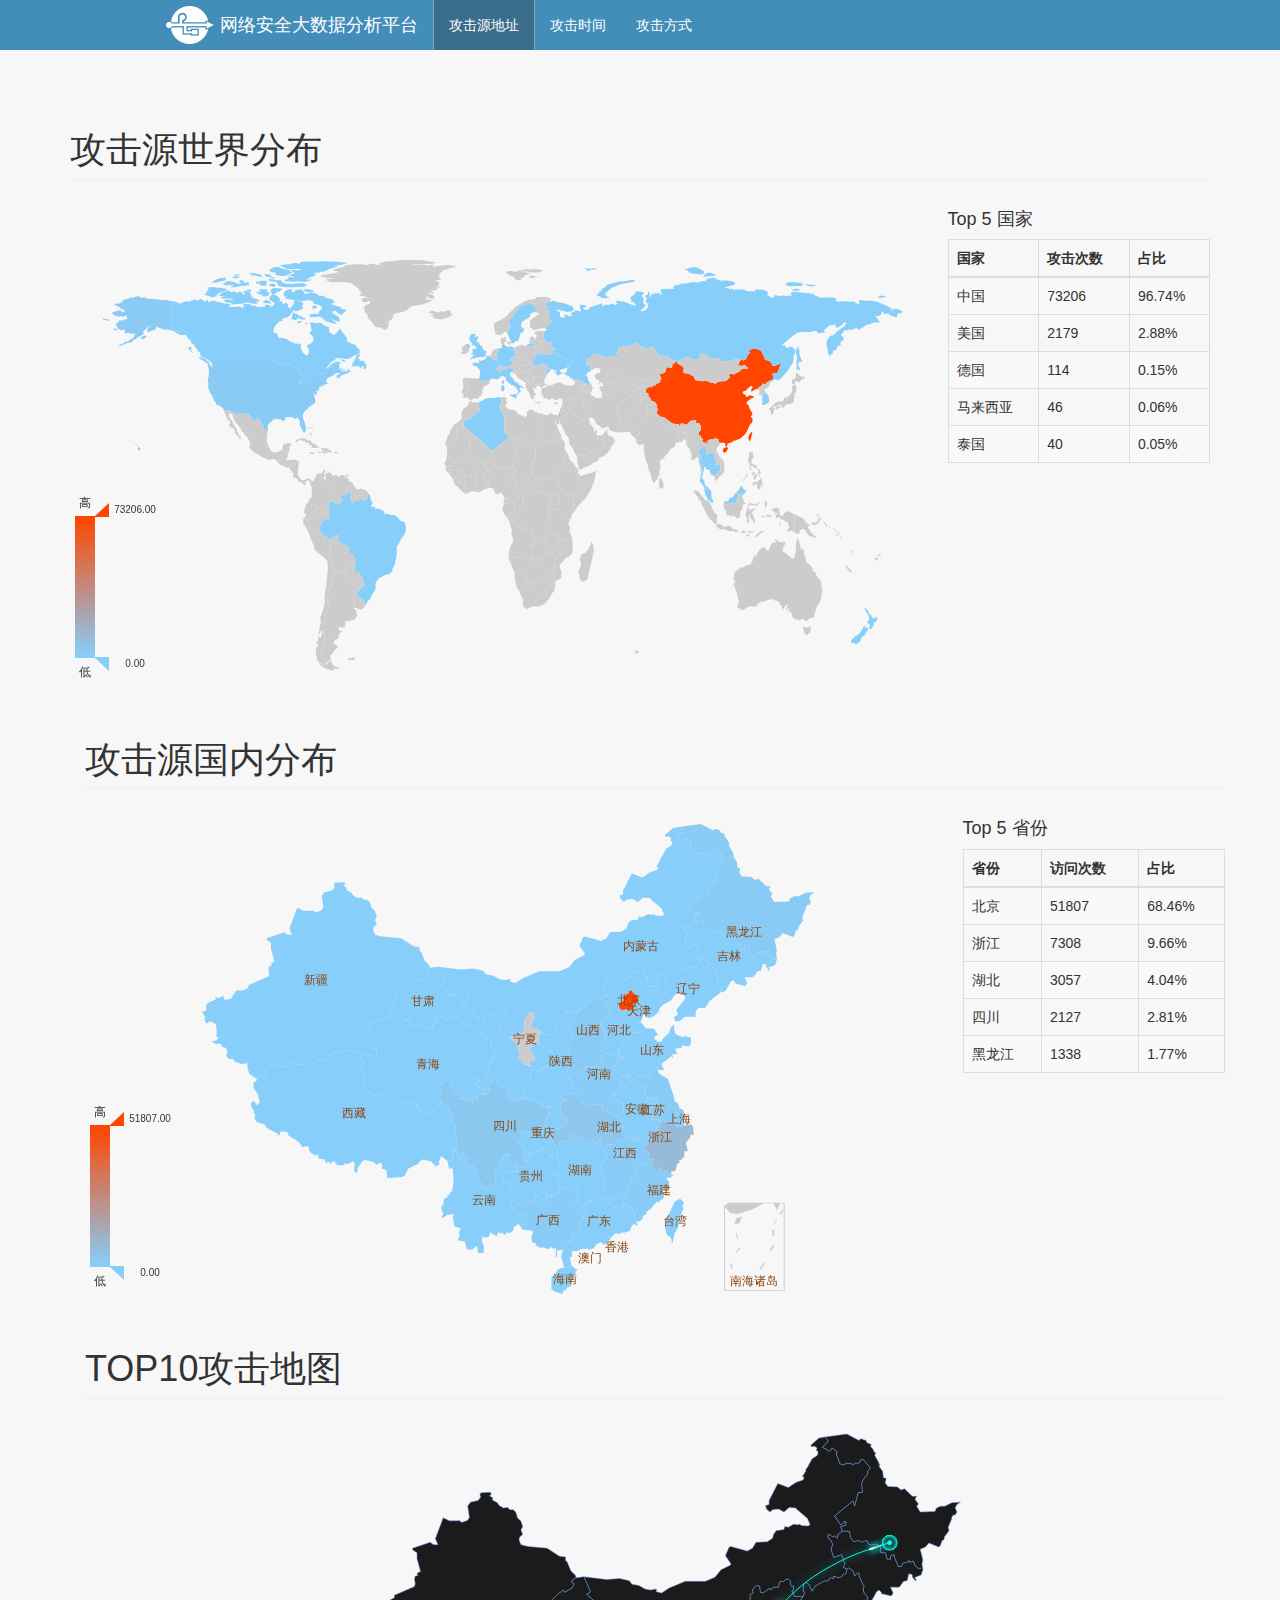
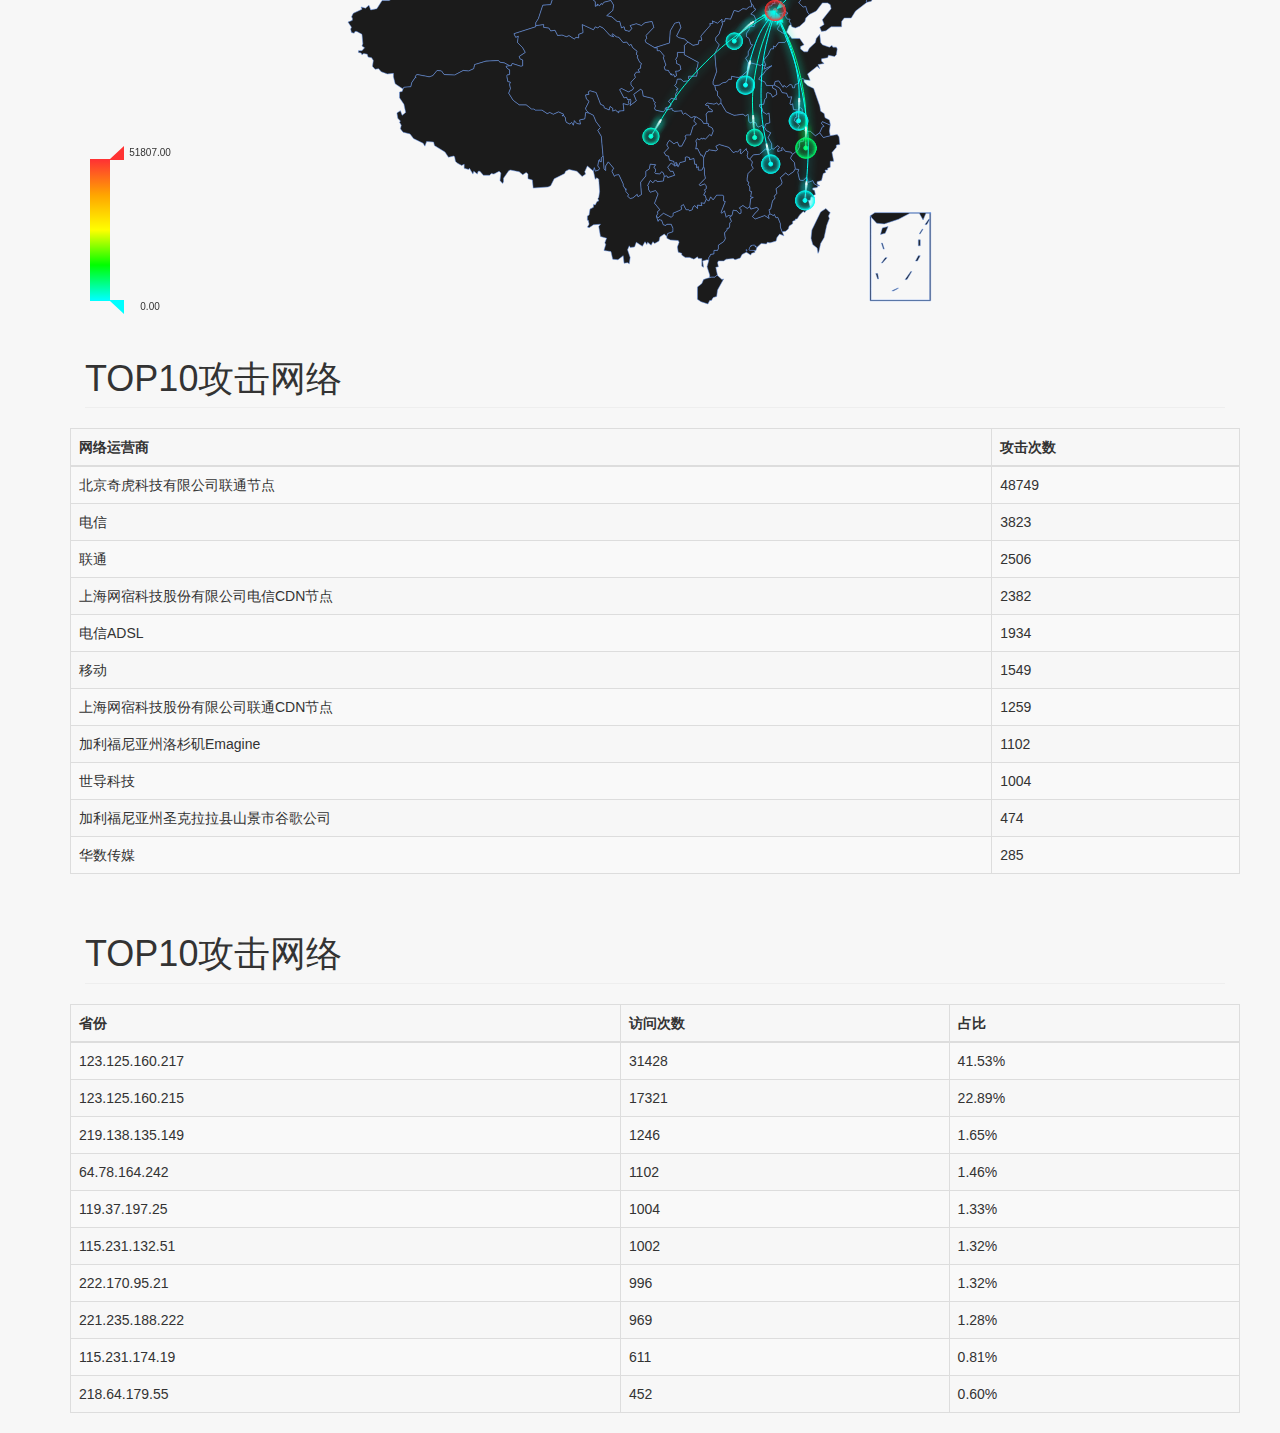
==== commit 48f6065a: "update title" ====
--- a/views/index.html
+++ b/views/index.html
@@ -2,7 +2,7 @@
 <html>
 <head lang="en">
     <meta charset="UTF-8">
-    <title>大数据分析平台</title>
+    <title>网络安全大数据分析平台</title>
     <link rel="stylesheet" type="text/css" href="../Css/bootstrap/bootstrap.min.css">
     <link rel="stylesheet" type="text/css" href="../Css/main.css">
 
@@ -31,7 +31,7 @@
                 <span class="icon-bar"></span>
                 <span class="icon-bar"></span>
             </button>
-            <a style="/*font-family: SimHei;*/font-size: 18px" class="navbar-brand fontWhitecol" href="index.html">大数据分析平台</a>
+            <a style="/*font-family: SimHei;*/font-size: 18px" class="navbar-brand fontWhitecol" href="index.html">网络安全大数据分析平台</a>
         </div>
 
         <div class="collapse navbar-collapse" id="bs-example-navbar-collapse-1">
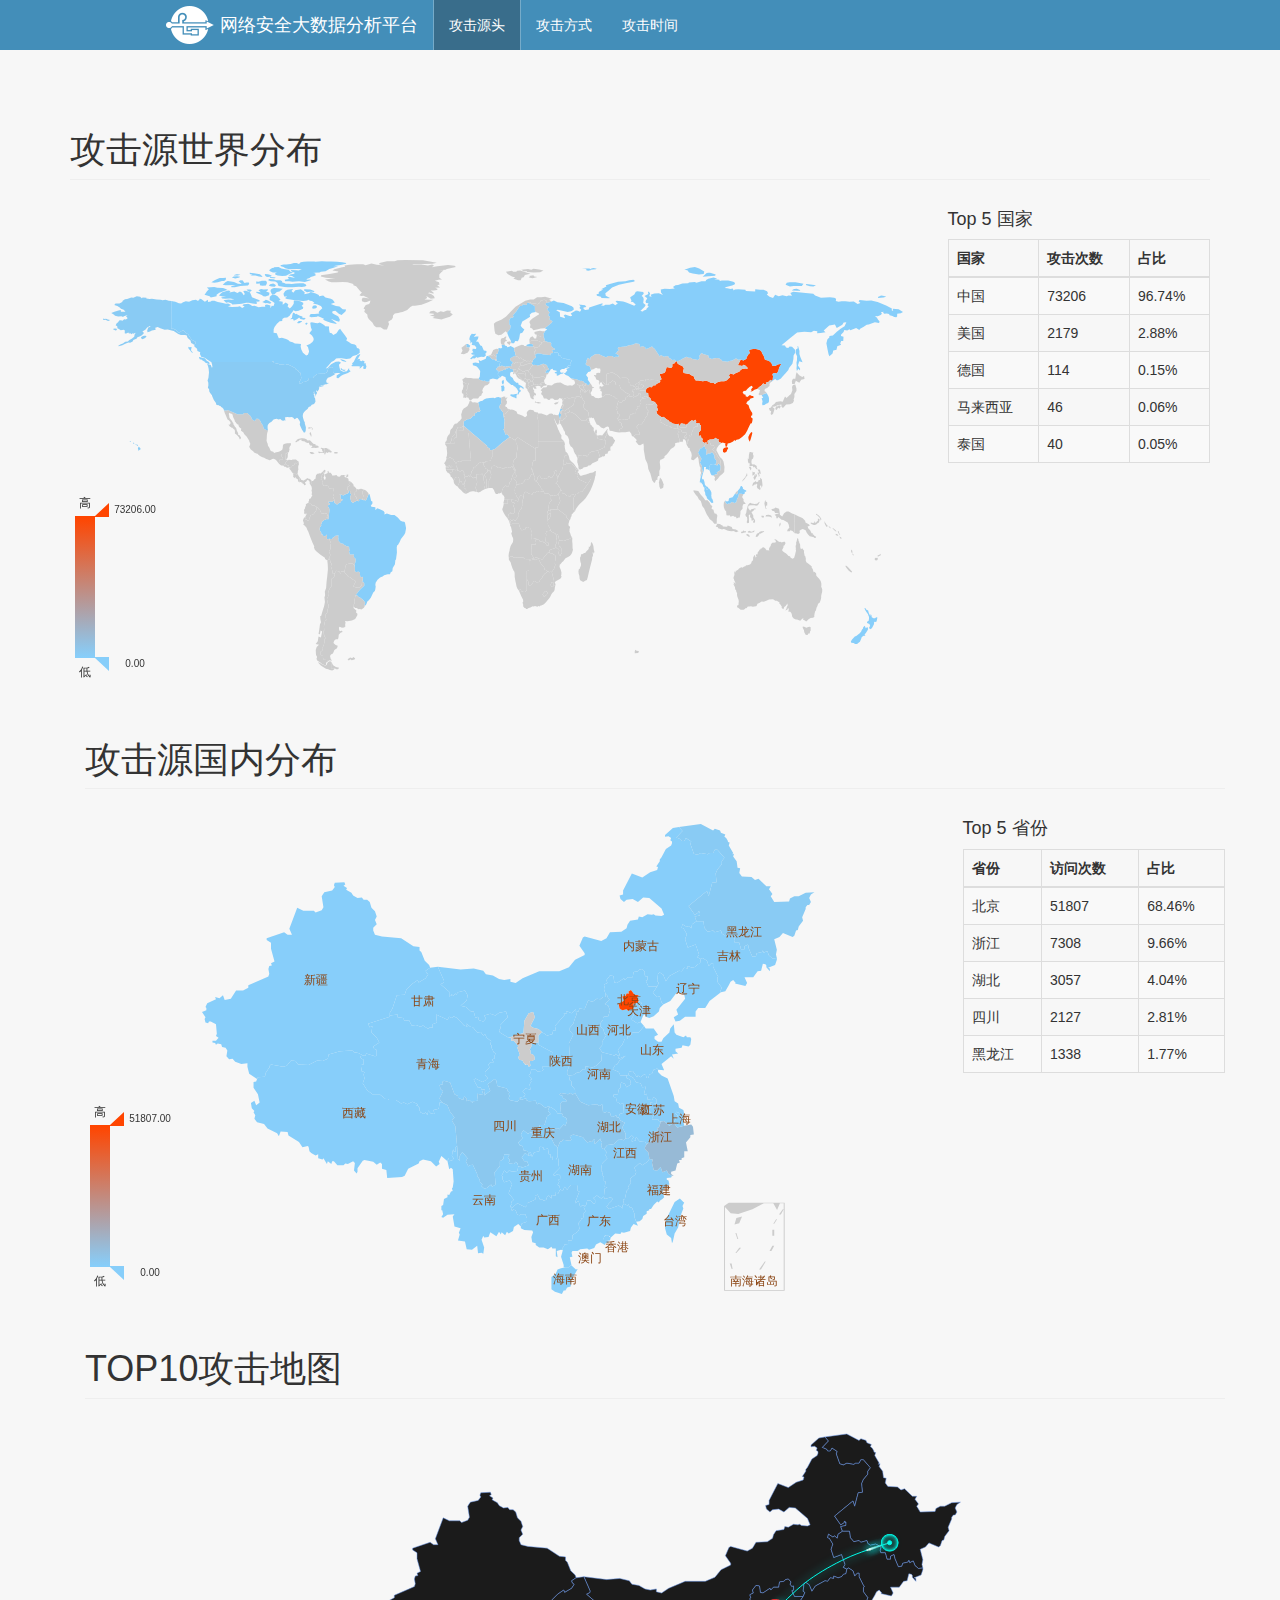
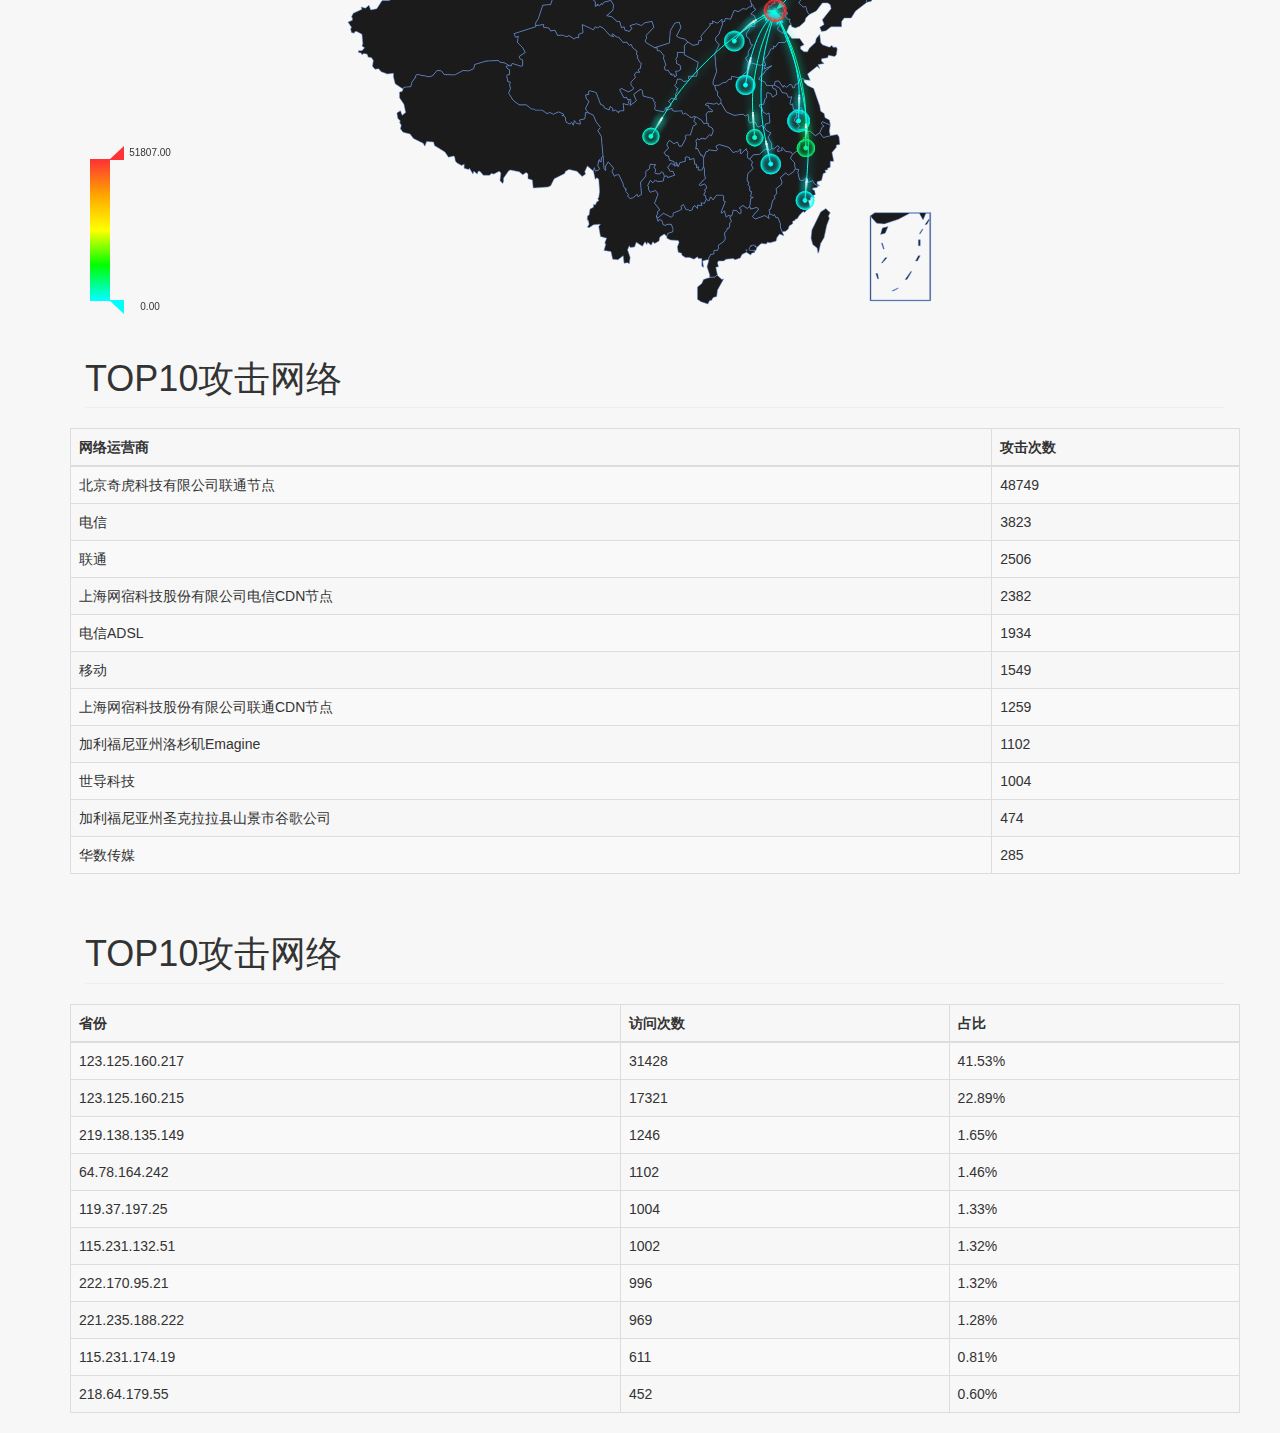
==== commit a6c0b8fd: "update title" ====
--- a/views/index.html
+++ b/views/index.html
@@ -36,9 +36,10 @@
 
         <div class="collapse navbar-collapse" id="bs-example-navbar-collapse-1">
             <ul class="nav navbar-nav hoverbg">
-                <li><a class="webActive fontWhitecol"  href="index.html">攻击源地址</a></li>
+                <li><a class="webActive fontWhitecol"  href="index.html">攻击源头</a></li>
+                <li><a class="fontWhitecol" href="attacktools.html">攻击方式</a></li>
                 <li><a class="fontWhitecol" href="attacktime.html">攻击时间</a></li>
-                <li><a class="fontWhitecol" href="attacktools.html">攻击方式</a></li>
+
             </ul>
         </div><!-- /.navbar-collapse -->
     </div><!-- /.container-fluid -->
